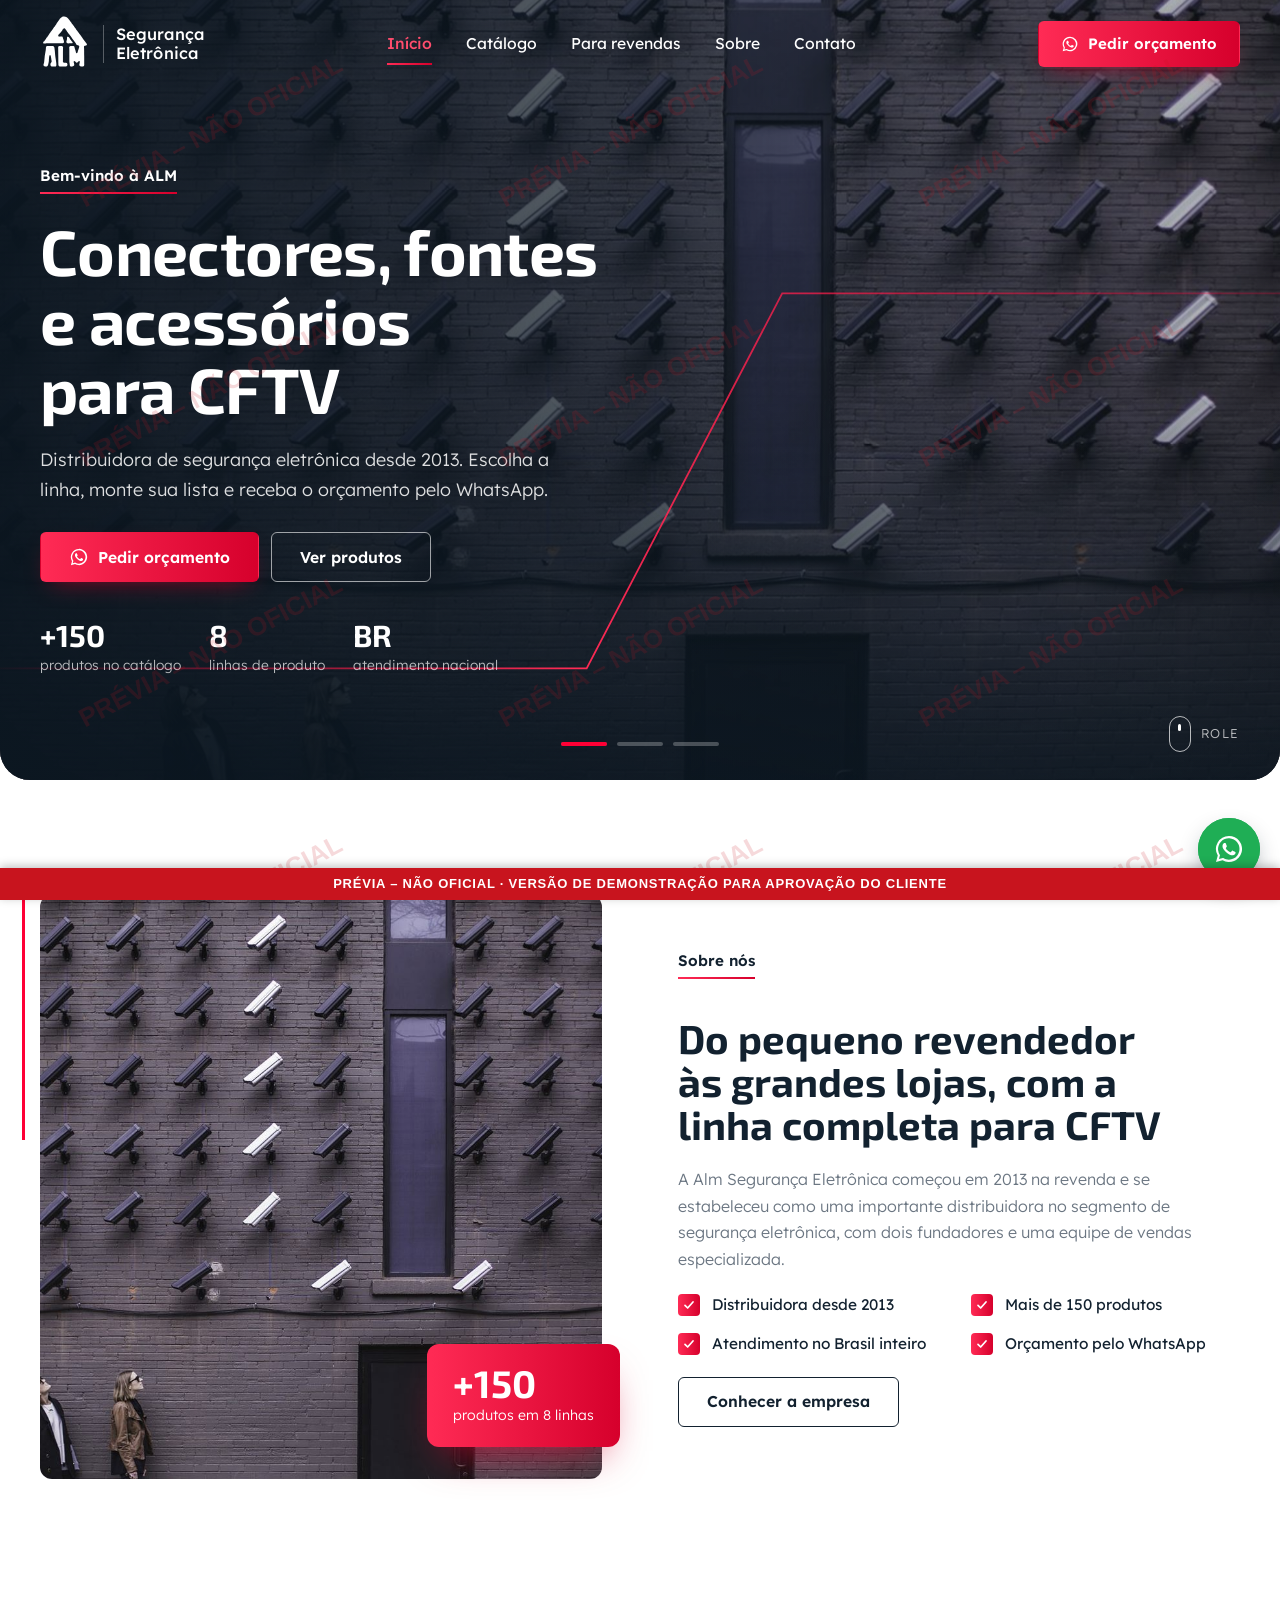
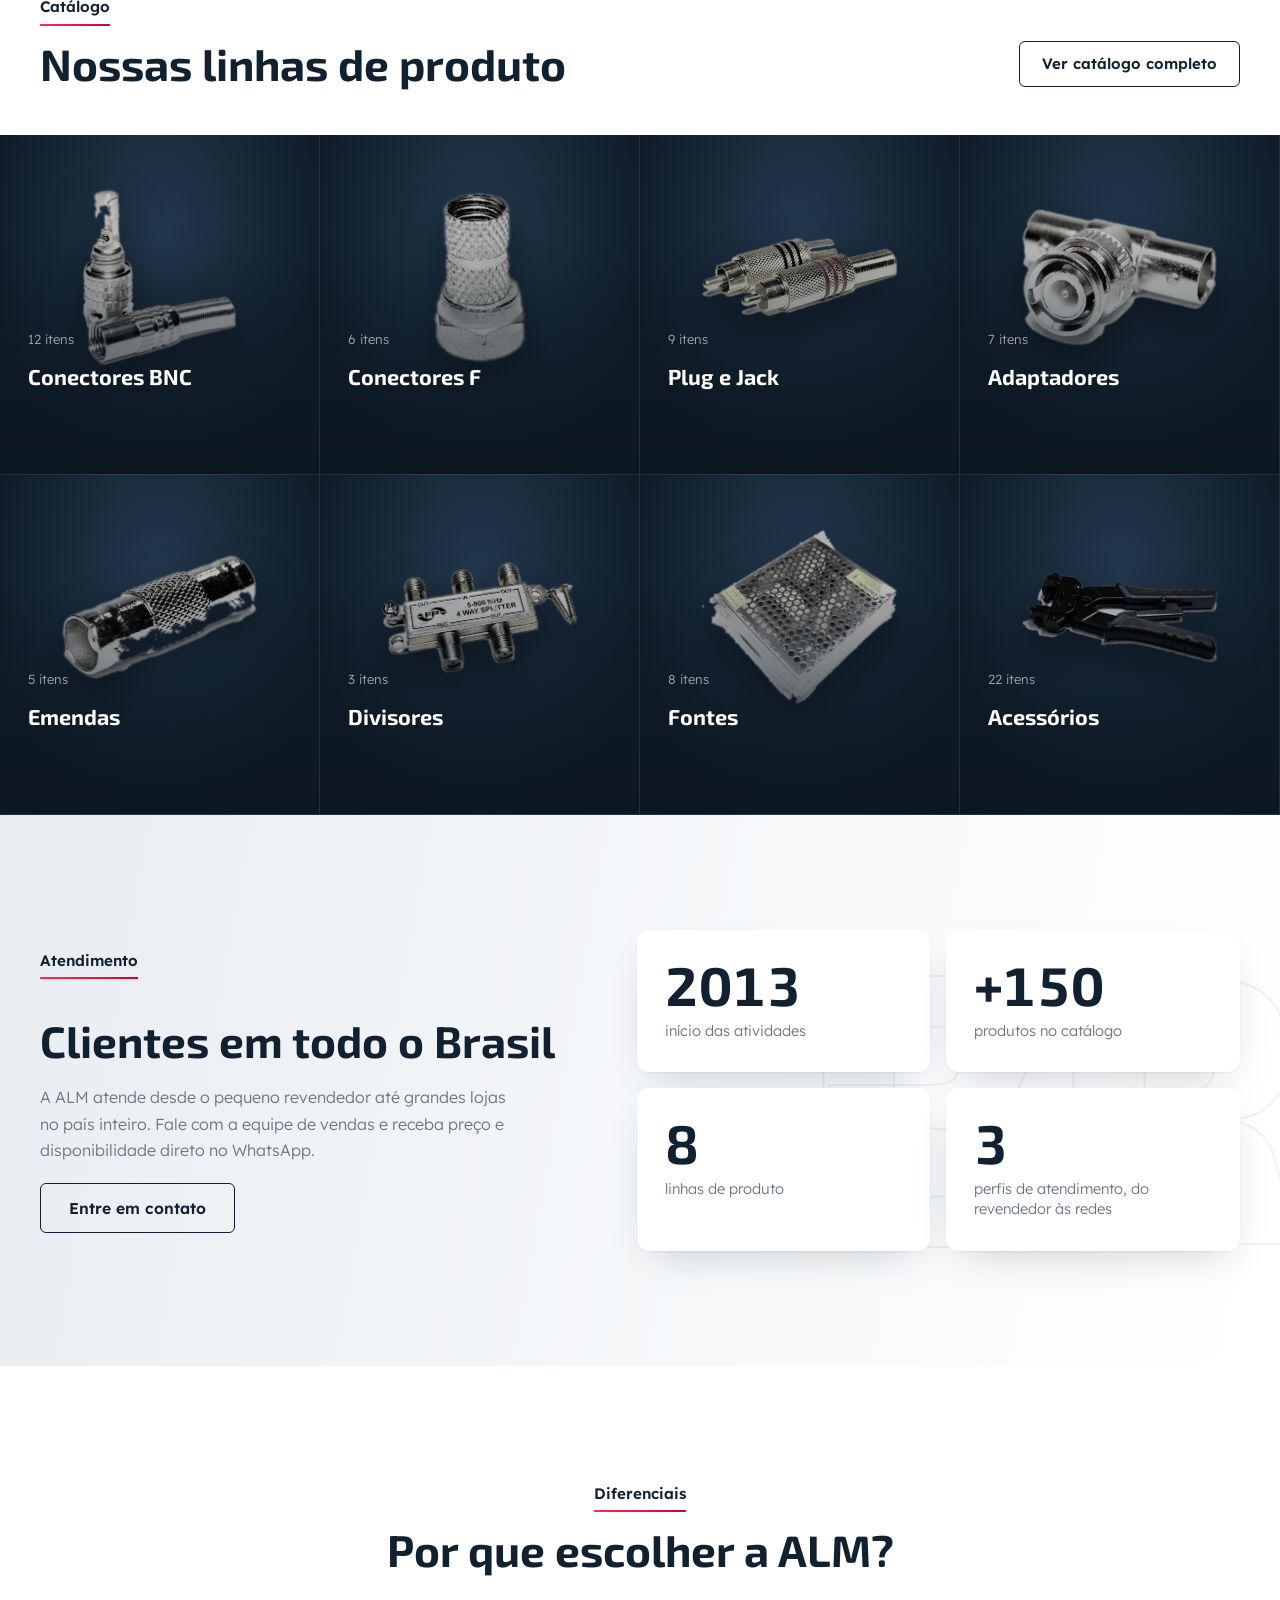
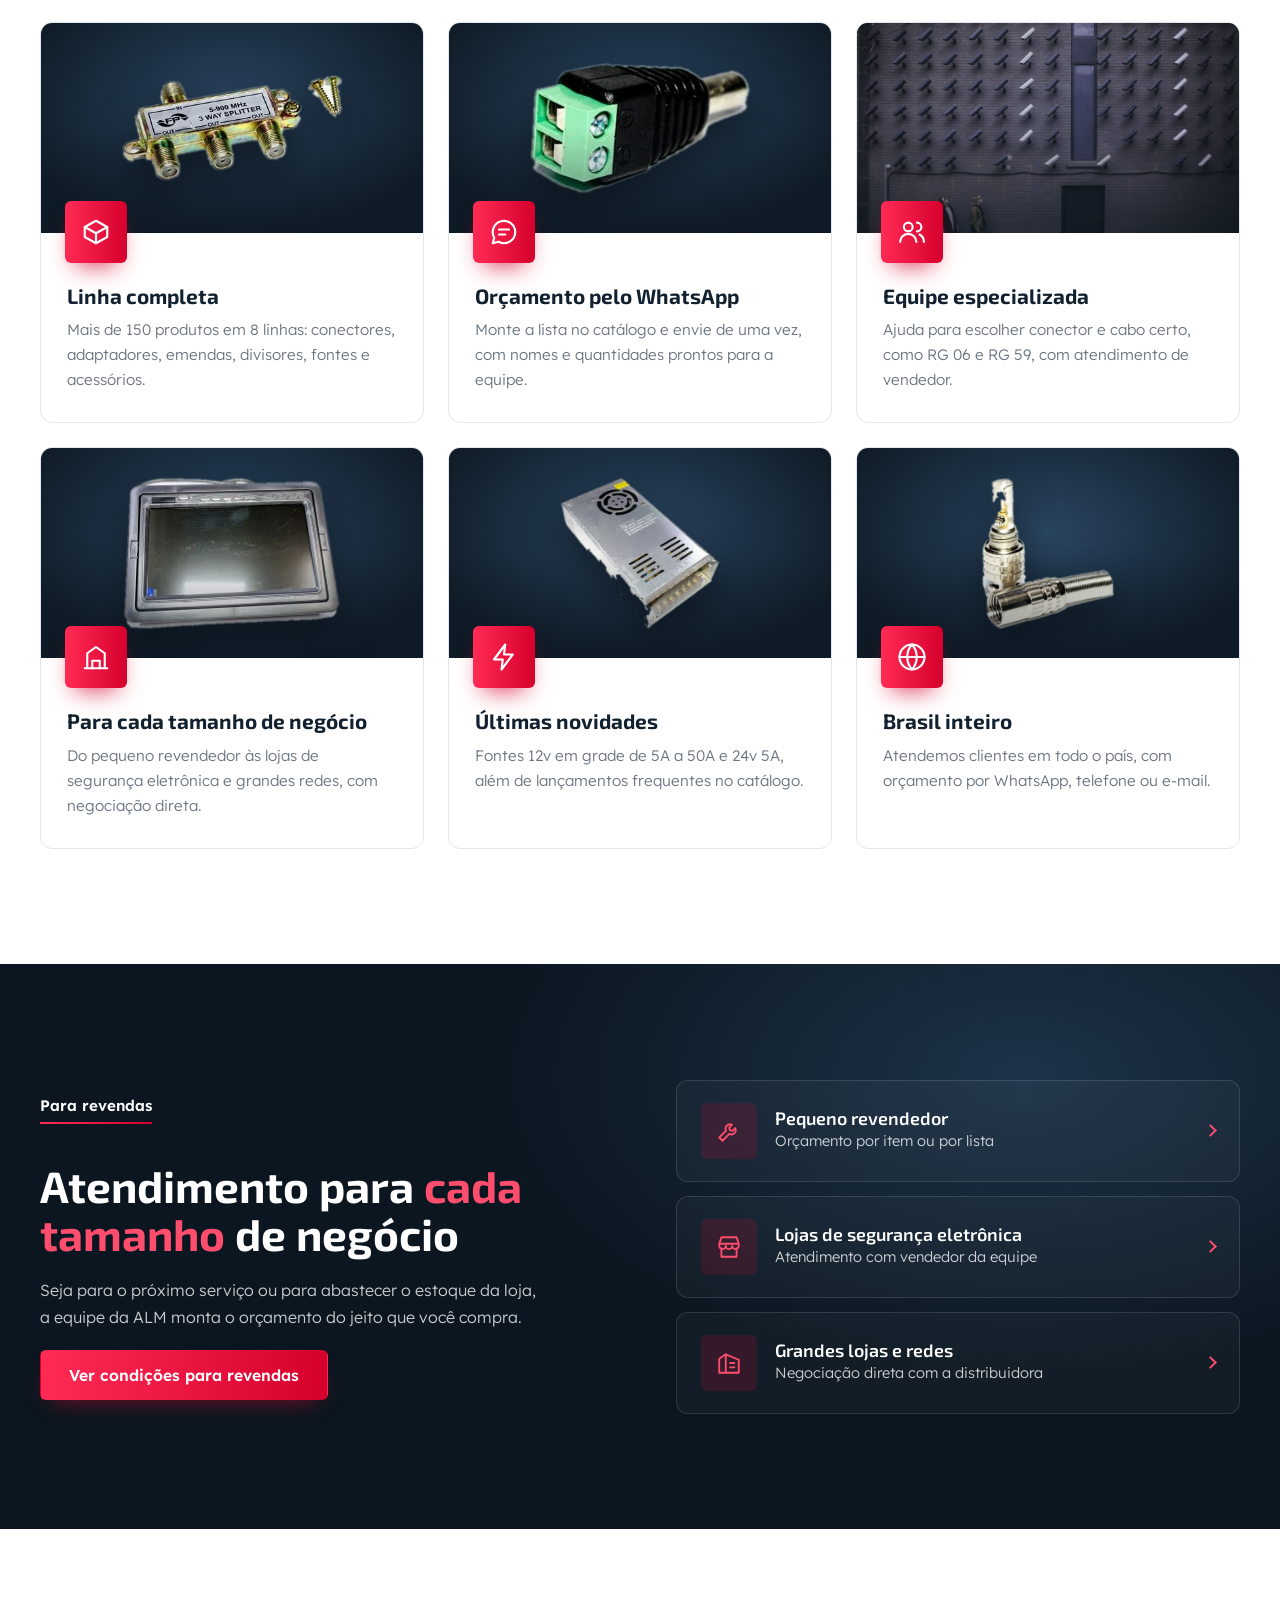
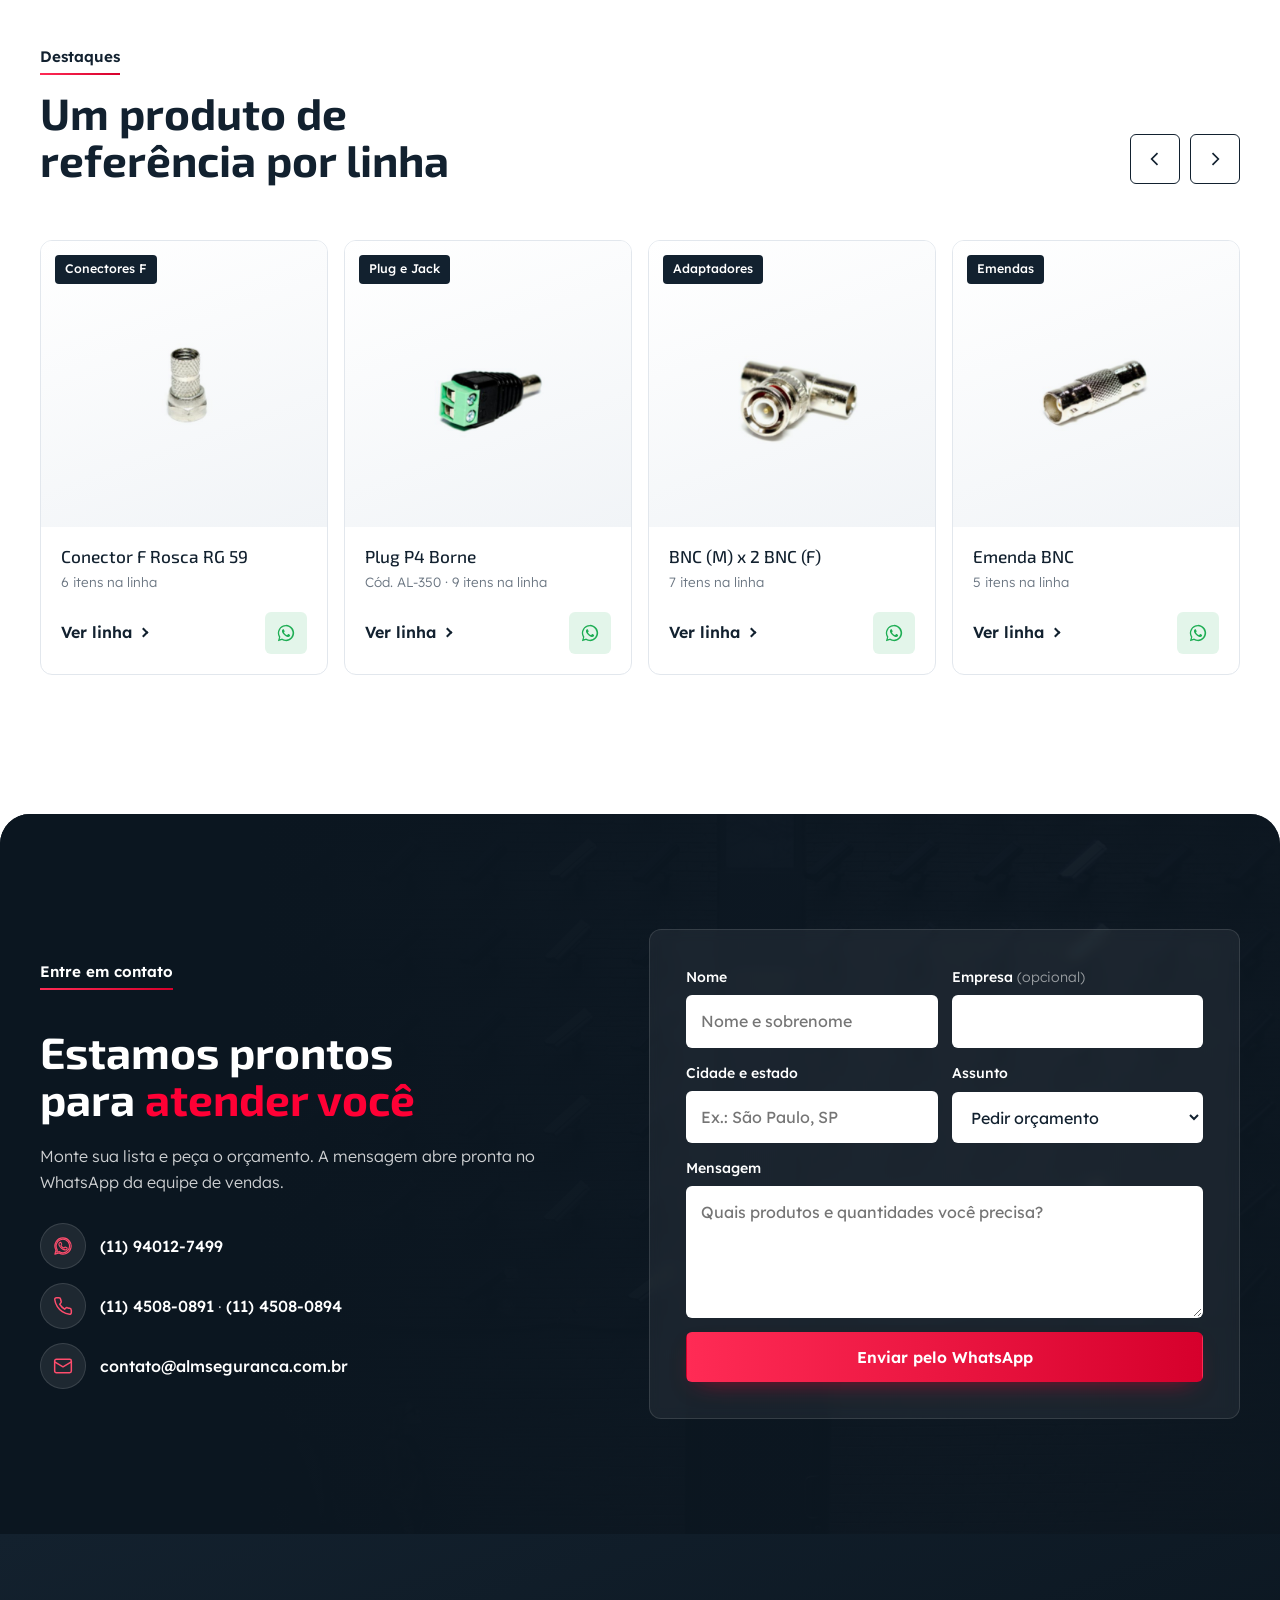
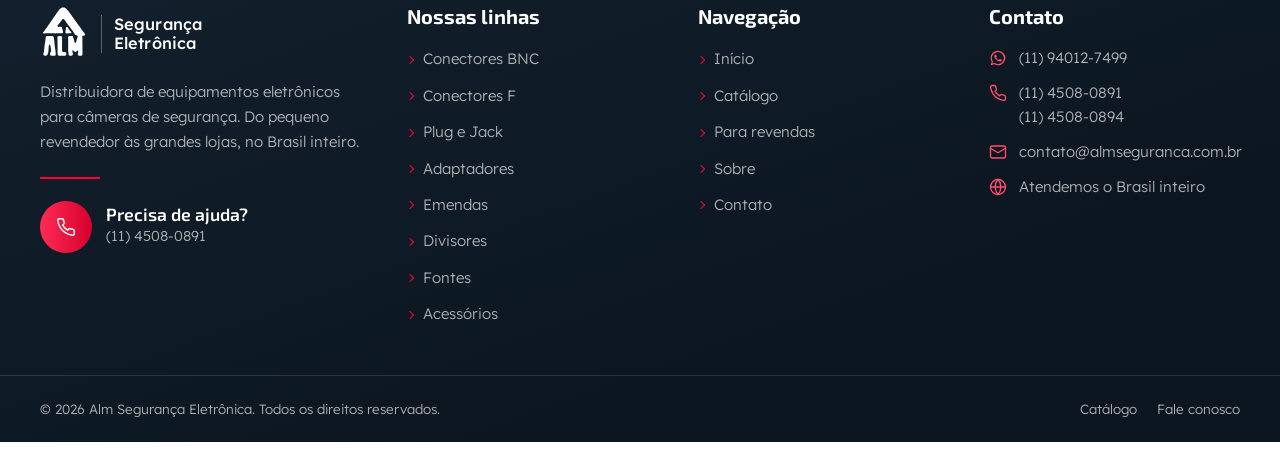
==== index.html @ f7a715c8 "Recria o site da ALM Segurança a partir da prévia do Netlify Co-Authored-By: Claude Opus 5.5 <norepl" ====
<!doctype html><html><head><meta charset=utf8><meta name=viewport content="width=device-width,initial-scale=1,viewport-fit=cover"><style>:root{color-scheme:light;box-sizing:border-box;padding-top:env(safe-area-inset-top,0px);padding-bottom:env(safe-area-inset-bottom,0px)}html{scroll-padding-top:env(safe-area-inset-top,0px)}body{margin:0;padding:0;font:14px -apple-system,BlinkMacSystemFont,sans-serif;background:#fff;color:#000}img{max-width:100%}[hidden]:not([hidden=until-found i]){display:none!important}</style><meta name="robots" content="noindex, nofollow, noarchive">
<style id="preview-wm">
html::after{content:"";position:fixed;inset:0;z-index:2147483646;pointer-events:none;background-image:url("data:image/svg+xml,%3Csvg%20xmlns%3D%22http%3A//www.w3.org/2000/svg%22%20width%3D%22420%22%20height%3D%22260%22%3E%3Ctext%20x%3D%22210%22%20y%3D%22140%22%20text-anchor%3D%22middle%22%20transform%3D%22rotate%28-28%20210%20130%29%22%20font-family%3D%22Arial%2CHelvetica%2Csans-serif%22%20font-size%3D%2226%22%20font-weight%3D%22700%22%20fill%3D%22rgba%28200%2C20%2C30%2C0.16%29%22%3EPR%C3%89VIA%20%E2%80%93%20N%C3%83O%20OFICIAL%3C/text%3E%3C/svg%3E");background-repeat:repeat}
.preview-bar{position:fixed;left:0;right:0;bottom:0;z-index:2147483647;pointer-events:none;background:#c8141e;color:#fff;font:700 13px/1.2 Arial,Helvetica,sans-serif;text-align:center;letter-spacing:.06em;padding:8px 12px;text-transform:uppercase;box-shadow:0 -2px 10px rgba(0,0,0,.25)}
body{padding-bottom:34px}
</style>
</head><body>
<!DOCTYPE html>
<html lang="pt-BR">
<head>
<meta charset="utf-8">
<meta name="viewport" content="width=device-width, initial-scale=1, viewport-fit=cover">
<title>Alm Segurança Eletrônica</title>
<meta name="claude:viewport-fit-sides" content="cover">
<meta name="description" content="Distribuidora de conectores BNC e F, plugs, adaptadores, emendas, divisores, fontes e acessórios para CFTV. Do pequeno revendedor às grandes lojas, no Brasil inteiro.">
<script>document.documentElement.classList.add("js")</script>
<link rel="preconnect" href="https://fonts.googleapis.com">
<link rel="preconnect" href="https://fonts.gstatic.com" crossorigin>
<link rel="stylesheet" href="https://fonts.googleapis.com/css2?family=Exo+2:wght@500;600;700;800&family=Lexend:wght@300;400;500;600&display=swap">
<link rel="stylesheet" href="style.css">
</head>
<body data-page="home">

<a class="skip" href="#conteudo">Pular para o conteúdo</a>

<header class="topbar" id="topbar">
  <div class="wrap">
    <div class="topbar__in">
      <a aria-label='Alm Segurança Eletrônica, início' class='brand ' href='./'><img src="img/logo-mark.svg" alt="" width="34" height="39"><span class="brand__txt">Segurança<br>Eletrônica</span></a>
      <nav class="nav" id="nav" aria-label="Principal">
        <a aria-current='page' data-nav='home' href='./'>Início</a>
        <a data-nav='catalogo' href='catalogo.html'>Catálogo</a>
        <a data-nav='revendas' href='revendas.html'>Para revendas</a>
        <a data-nav='sobre' href='sobre.html'>Sobre</a>
        <a data-nav='contato' href='contato.html'>Contato</a>
      </nav>
      <a class="btn btn--signal btn--sm topbar__cta" data-wa="Olá! Gostaria de pedir um orçamento." href="https://wa.me/5511940127499" target="_blank" rel="noopener"><svg viewBox="0 0 32 32" aria-hidden="true"><path d="M16 3a13 13 0 0 0-11.2 19.6L3 29l6.6-1.7A13 13 0 1 0 16 3Zm0 23.7c-2 0-4-.6-5.7-1.6l-.4-.2-3.9 1 1-3.8-.3-.4A10.7 10.7 0 1 1 16 26.7Zm5.9-8c-.3-.2-1.9-1-2.2-1-.3-.2-.5-.2-.7.1l-1 1.3c-.2.2-.4.2-.7.1-.3-.2-1.4-.5-2.6-1.6-1-.9-1.6-1.9-1.8-2.2-.2-.3 0-.5.1-.7l.5-.6.3-.5c.1-.2 0-.4 0-.6l-1-2.4c-.3-.6-.5-.5-.7-.5h-.6c-.2 0-.6 0-.9.4-.3.3-1.1 1.1-1.1 2.7s1.2 3.1 1.3 3.3c.2.2 2.3 3.5 5.5 4.9 2.7 1.1 3.3.9 3.8.8.6 0 1.9-.8 2.2-1.5.3-.8.3-1.4.2-1.5 0-.2-.3-.3-.6-.4Z"/></svg>Pedir orçamento</a>
      <button class="menu" id="menu" type="button" aria-expanded="false" aria-controls="nav" aria-label="Abrir menu"><span></span><span></span></button>
    </div>
  </div>
</header>

<main id="conteudo">
  <section class="hero" aria-label="Apresentação">
    <div class="slides" id="slides" aria-hidden="true">
      <div class="slide slide--photo is-on"><div class="slide__bg"></div></div>
      <div class="slide slide--stage">
        <div class="slide__bg"></div>
        <div class="stage">
          <img src="img/cut/fonte-12v-30a-grade.webp" alt="" style="right:30%;top:20%;width:21%">
          <img class="float" src="img/cut/fonte-12v-10a-grade.webp" alt="" style="right:6%;top:30%;width:28%">
          <img src="img/cut/fonte-12v-5a-grade.webp" alt="" style="right:27%;top:52%;width:20%">
        </div>
      </div>
      <div class="slide slide--stage">
        <div class="slide__bg"></div>
        <div class="stage">
          <img src="img/cut/video-ballun.webp" alt="" style="right:28%;top:22%;width:24%">
          <img class="float" src="img/cut/bnc-mola-parafuso.webp" alt="" style="right:8%;top:28%;width:18%">
          <img src="img/cut/plug-rca-dourado.webp" alt="" style="right:26%;top:56%;width:22%">
          <img src="img/cut/divisor-4-saidas.webp" alt="" style="right:5%;top:62%;width:19%">
        </div>
      </div>
    </div>
    <svg class="hero__line" viewBox="0 0 1440 780" preserveAspectRatio="none" aria-hidden="true">
      <defs><linearGradient id="lineGrad" x1="0" x2="1"><stop offset="0" stop-color="#ff0035" stop-opacity="0"/><stop offset=".45" stop-color="#ff2b55"/><stop offset="1" stop-color="#ff0035" stop-opacity=".2"/></linearGradient></defs>
      <path d="M-20 752 L660 752 L880 330 L1460 330"/>
    </svg>
    <div class="wrap">
      <div class="hero__in">
        <span class="eyebrow">Bem-vindo à ALM</span>
        <h1>Conectores, fontes e acessórios para CFTV</h1>
        <p class="hero__lead">Distribuidora de segurança eletrônica desde 2013. Escolha a linha, monte sua lista e receba o orçamento pelo WhatsApp.</p>
        <div class="hero__actions">
          <a class="btn btn--signal" data-wa="Olá! Gostaria de pedir um orçamento." href="https://wa.me/5511940127499" target="_blank" rel="noopener"><svg viewBox="0 0 32 32" aria-hidden="true"><path d="M16 3a13 13 0 0 0-11.2 19.6L3 29l6.6-1.7A13 13 0 1 0 16 3Zm0 23.7c-2 0-4-.6-5.7-1.6l-.4-.2-3.9 1 1-3.8-.3-.4A10.7 10.7 0 1 1 16 26.7Zm5.9-8c-.3-.2-1.9-1-2.2-1-.3-.2-.5-.2-.7.1l-1 1.3c-.2.2-.4.2-.7.1-.3-.2-1.4-.5-2.6-1.6-1-.9-1.6-1.9-1.8-2.2-.2-.3 0-.5.1-.7l.5-.6.3-.5c.1-.2 0-.4 0-.6l-1-2.4c-.3-.6-.5-.5-.7-.5h-.6c-.2 0-.6 0-.9.4-.3.3-1.1 1.1-1.1 2.7s1.2 3.1 1.3 3.3c.2.2 2.3 3.5 5.5 4.9 2.7 1.1 3.3.9 3.8.8.6 0 1.9-.8 2.2-1.5.3-.8.3-1.4.2-1.5 0-.2-.3-.3-.6-.4Z"/></svg>Pedir orçamento</a>
          <a class='btn btn--glass' href='catalogo.html'>Ver produtos</a>
        </div>
        <ul class="hero__facts">
          <li><b data-count="150" data-prefix="+">+150</b>produtos no catálogo</li>
          <li><b data-count="8">8</b>linhas de produto</li>
          <li><b>BR</b>atendimento nacional</li>
        </ul>
      </div>
    </div>
    <div class="dots" id="dots" role="tablist" aria-label="Imagens do destaque"></div>
    <a class="scroll-hint" href="#sobre"><span></span>Role</a>
  </section>

  <section class="section" id="sobre">
    <div class="wrap about">
      <div class="about__media" data-reveal="left">
        <img src="img/corporate.jpg" alt="" width="1600" height="900" loading="lazy">
        <div class="about__badge"><b data-count="150" data-prefix="+">+150</b><span>produtos em 8 linhas</span></div>
      </div>
      <div class="about__text" data-reveal="right">
        <span class="eyebrow">Sobre nós</span>
        <h2>Do pequeno revendedor às grandes lojas, com a linha completa para CFTV</h2>
        <p>A Alm Segurança Eletrônica começou em 2013 na revenda e se estabeleceu como uma importante distribuidora no segmento de segurança eletrônica, com dois fundadores e uma equipe de vendas especializada.</p>
        <ul class="checks">
          <li>Distribuidora desde 2013</li>
          <li>Mais de 150 produtos</li>
          <li>Atendimento no Brasil inteiro</li>
          <li>Orçamento pelo WhatsApp</li>
        </ul>
        <a class='btn btn--outline' href='sobre.html'>Conhecer a empresa</a>
      </div>
    </div>
  </section>

  <section aria-labelledby="linhasTit">
    <div class="wrap">
      <div class="head" data-reveal="up">
        <div>
          <span class="eyebrow">Catálogo</span>
          <h2 id="linhasTit">Nossas linhas de produto</h2>
        </div>
        <a class='btn btn--outline btn--sm' href='catalogo.html'>Ver catálogo completo</a>
      </div>
    </div>
    <div class="lines" id="lines">
      <a class='line' data-line='bnc' data-reveal='up' href='catalogo.html#bnc'><img src="img/cut/bnc-mola-parafuso.webp" alt="" loading="lazy"><span class="line__n"></span><h3>Conectores BNC</h3><span class="btn btn--glass">Ver produtos</span></a>
      <a class='line' data-line='f' data-reveal='up' href='catalogo.html#f'><img src="img/cut/conector-f-rosca-rg-59.webp" alt="" loading="lazy" style="width:30%"><span class="line__n"></span><h3>Conectores F</h3><span class="btn btn--glass">Ver produtos</span></a>
      <a class='line' data-line='plug' data-reveal='up' href='catalogo.html#plug'><img src="img/cut/plug-rca-dourado.webp" alt="" loading="lazy"><span class="line__n"></span><h3>Plug e Jack</h3><span class="btn btn--glass">Ver produtos</span></a>
      <a class='line' data-line='adaptadores' data-reveal='up' href='catalogo.html#adaptadores'><img src="img/cut/bnc-m-x-2-bnc-f.webp" alt="" loading="lazy"><span class="line__n"></span><h3>Adaptadores</h3><span class="btn btn--glass">Ver produtos</span></a>
      <a class='line' data-line='emendas' data-reveal='up' href='catalogo.html#emendas'><img src="img/cut/emenda-bnc.webp" alt="" loading="lazy"><span class="line__n"></span><h3>Emendas</h3><span class="btn btn--glass">Ver produtos</span></a>
      <a class='line' data-line='divisores' data-reveal='up' href='catalogo.html#divisores'><img src="img/cut/divisor-4-saidas.webp" alt="" loading="lazy"><span class="line__n"></span><h3>Divisores</h3><span class="btn btn--glass">Ver produtos</span></a>
      <a class='line' data-line='fontes' data-reveal='up' href='catalogo.html#fontes'><img src="img/cut/fonte-12v-10a-grade.webp" alt="" loading="lazy"><span class="line__n"></span><h3>Fontes</h3><span class="btn btn--glass">Ver produtos</span></a>
      <a class='line' data-line='acessorios' data-reveal='up' href='catalogo.html#acessorios'><img src="img/cut/alicate-de-compressao-ht510b.webp" alt="" loading="lazy"><span class="line__n"></span><h3>Acessórios</h3><span class="btn btn--glass">Ver produtos</span></a>
    </div>
  </section>

  <section class="band section">
    <div class="wrap band__in">
      <div class="band__text" data-reveal="left">
        <span class="eyebrow">Atendimento</span>
        <h2>Clientes em todo o Brasil</h2>
        <p>A ALM atende desde o pequeno revendedor até grandes lojas no país inteiro. Fale com a equipe de vendas e receba preço e disponibilidade direto no WhatsApp.</p>
        <a class='btn btn--outline' href='contato.html'>Entre em contato</a>
      </div>
      <div class="counters">
        <div class="counter" data-reveal="up"><b data-count="2013" data-from="2000">2013</b><span>início das atividades</span></div>
        <div class="counter" data-reveal="up" style="--d:.1s"><b data-count="150" data-prefix="+">+150</b><span>produtos no catálogo</span></div>
        <div class="counter" data-reveal="up" style="--d:.2s"><b data-count="8">8</b><span>linhas de produto</span></div>
        <div class="counter" data-reveal="up" style="--d:.3s"><b data-count="3">3</b><span>perfis de atendimento, do revendedor às redes</span></div>
      </div>
    </div>
  </section>

  <section class="section">
    <div class="wrap">
      <div class="head head--center" data-reveal="up">
        <div>
          <span class="eyebrow">Diferenciais</span>
          <h2>Por que escolher a ALM?</h2>
        </div>
      </div>
      <div class="feats">
        <article class="feat" data-reveal="up">
          <div class="feat__img"><img src="img/cut/divisor-3-saidas.webp" alt="" loading="lazy"></div>
          <span class="feat__ico"><svg viewBox="0 0 24 24"><path d="M21 8 12 3 3 8v8l9 5 9-5V8Z"/><path d="m3 8 9 5 9-5M12 13v8"/></svg></span>
          <div class="feat__body"><h3>Linha completa</h3><p>Mais de 150 produtos em 8 linhas: conectores, adaptadores, emendas, divisores, fontes e acessórios.</p></div>
        </article>
        <article class="feat" data-reveal="up" style="--d:.12s">
          <div class="feat__img"><img src="img/cut/plug-p4-borne.webp" alt="" loading="lazy"></div>
          <span class="feat__ico"><svg viewBox="0 0 24 24"><path d="M21 12a9 9 0 0 1-13.4 7.8L3 21l1.2-4.4A9 9 0 1 1 21 12Z"/><path d="M8 10h8M8 14h5"/></svg></span>
          <div class="feat__body"><h3>Orçamento pelo WhatsApp</h3><p>Monte a lista no catálogo e envie de uma vez, com nomes e quantidades prontos para a equipe.</p></div>
        </article>
        <article class="feat" data-reveal="up" style="--d:.24s">
          <div class="feat__img"><img class="cover" src="img/corporate.jpg" alt="" loading="lazy"></div>
          <span class="feat__ico"><svg viewBox="0 0 24 24"><circle cx="9" cy="8" r="3.5"/><path d="M2.5 20a6.5 6.5 0 0 1 13 0"/><path d="M16 4.5a3.5 3.5 0 0 1 0 7M18 14a6.5 6.5 0 0 1 3.5 6"/></svg></span>
          <div class="feat__body"><h3>Equipe especializada</h3><p>Ajuda para escolher conector e cabo certo, como RG 06 e RG 59, com atendimento de vendedor.</p></div>
        </article>
        <article class="feat" data-reveal="up">
          <div class="feat__img"><img src="img/cut/monitor-7-polegadas.webp" alt="" loading="lazy"></div>
          <span class="feat__ico"><svg viewBox="0 0 24 24"><path d="M3 21h18M5 21V9l7-5 7 5v12"/><path d="M9 21v-6h6v6"/></svg></span>
          <div class="feat__body"><h3>Para cada tamanho de negócio</h3><p>Do pequeno revendedor às lojas de segurança eletrônica e grandes redes, com negociação direta.</p></div>
        </article>
        <article class="feat" data-reveal="up" style="--d:.12s">
          <div class="feat__img"><img src="img/cut/fonte-12v-30a-grade.webp" alt="" loading="lazy"></div>
          <span class="feat__ico"><svg viewBox="0 0 24 24"><path d="M13 2 4 14h7l-1 8 9-12h-7l1-8Z"/></svg></span>
          <div class="feat__body"><h3>Últimas novidades</h3><p>Fontes 12v em grade de 5A a 50A e 24v 5A, além de lançamentos frequentes no catálogo.</p></div>
        </article>
        <article class="feat" data-reveal="up" style="--d:.24s">
          <div class="feat__img"><img src="img/cut/bnc-mola-parafuso.webp" alt="" loading="lazy" style="width:40%"></div>
          <span class="feat__ico"><svg viewBox="0 0 24 24"><circle cx="12" cy="12" r="10"/><path d="M2 12h20M12 2a15 15 0 0 1 0 20M12 2a15 15 0 0 0 0 20"/></svg></span>
          <div class="feat__body"><h3>Brasil inteiro</h3><p>Atendemos clientes em todo o país, com orçamento por WhatsApp, telefone ou e-mail.</p></div>
        </article>
      </div>
    </div>
  </section>

  <section class="dark section">
    <div class="wrap dark__in">
      <div class="dark__text" data-reveal="left">
        <span class="eyebrow eyebrow--light">Para revendas</span>
        <h2>Atendimento para <span class="accent">cada tamanho</span> de negócio</h2>
        <p>Seja para o próximo serviço ou para abastecer o estoque da loja, a equipe da ALM monta o orçamento do jeito que você compra.</p>
        <a class='btn btn--signal' href='revendas.html'>Ver condições para revendas</a>
      </div>
      <div class="tiles">
        <a class='tile' data-reveal='right' href='revendas.html#pequeno-revendedor'><span class="tile__ico"><svg viewBox="0 0 24 24"><path d="M14.7 6.3a4 4 0 0 0-5.4 5.4L3 18l3 3 6.3-6.3a4 4 0 0 0 5.4-5.4l-2.5 2.5-2.4-.6-.6-2.4 2.5-2.5Z"/></svg></span><span><b>Pequeno revendedor</b><span>Orçamento por item ou por lista</span></span></a>
        <a class='tile' data-reveal='right' href='revendas.html#lojas' style='--d:.12s'><span class="tile__ico"><svg viewBox="0 0 24 24"><path d="M3 9 5 3h14l2 6M3 9h18v2a3 3 0 0 1-6 0 3 3 0 0 1-6 0 3 3 0 0 1-6 0V9ZM5 13v8h14v-8"/></svg></span><span><b>Lojas de segurança eletrônica</b><span>Atendimento com vendedor da equipe</span></span></a>
        <a class='tile' data-reveal='right' href='revendas.html#grandes-lojas' style='--d:.24s'><span class="tile__ico"><svg viewBox="0 0 24 24"><path d="M3 21V8l6-4v17M9 21V4l12 5v12M3 21h18M13 12h4M13 16h4"/></svg></span><span><b>Grandes lojas e redes</b><span>Negociação direta com a distribuidora</span></span></a>
      </div>
    </div>
  </section>

  <section class="section">
    <div class="wrap">
      <div class="head" data-reveal="up">
        <div>
          <span class="eyebrow">Destaques</span>
          <h2>Um produto de referência por linha</h2>
        </div>
        <div class="carousel__nav">
          <button type="button" id="prev" aria-label="Anterior"><svg viewBox="0 0 24 24"><path d="m15 5-7 7 7 7"/></svg></button>
          <button type="button" id="next" aria-label="Próximo"><svg viewBox="0 0 24 24"><path d="m9 5 7 7-7 7"/></svg></button>
        </div>
      </div>
      <div class="carousel" data-reveal="up">
        <div class="carousel__view" id="carView">
          <div class="carousel__track" id="highlights"></div>
        </div>
      </div>
    </div>
  </section>

  <section class="reach section" id="contato">
    <div class="wrap reach__in">
      <div class="reach__text" data-reveal="left">
        <span class="eyebrow eyebrow--light">Entre em contato</span>
        <h2>Estamos prontos para <span class="accent">atender você</span></h2>
        <p>Monte sua lista e peça o orçamento. A mensagem abre pronta no WhatsApp da equipe de vendas.</p>
        <ul class="contacts">
          <li><span class="ico-c"><svg viewBox="0 0 32 32" aria-hidden="true"><path d="M16 3a13 13 0 0 0-11.2 19.6L3 29l6.6-1.7A13 13 0 1 0 16 3Zm0 23.7c-2 0-4-.6-5.7-1.6l-.4-.2-3.9 1 1-3.8-.3-.4A10.7 10.7 0 1 1 16 26.7Zm5.9-8c-.3-.2-1.9-1-2.2-1-.3-.2-.5-.2-.7.1l-1 1.3c-.2.2-.4.2-.7.1-.3-.2-1.4-.5-2.6-1.6-1-.9-1.6-1.9-1.8-2.2-.2-.3 0-.5.1-.7l.5-.6.3-.5c.1-.2 0-.4 0-.6l-1-2.4c-.3-.6-.5-.5-.7-.5h-.6c-.2 0-.6 0-.9.4-.3.3-1.1 1.1-1.1 2.7s1.2 3.1 1.3 3.3c.2.2 2.3 3.5 5.5 4.9 2.7 1.1 3.3.9 3.8.8.6 0 1.9-.8 2.2-1.5.3-.8.3-1.4.2-1.5 0-.2-.3-.3-.6-.4Z"/></svg></span><a data-wa="Olá! Vim pelo site da ALM." href="https://wa.me/5511940127499" target="_blank" rel="noopener">(11) 94012-7499</a></li>
          <li><span class="ico-c"><svg viewBox="0 0 24 24" aria-hidden="true"><path d="M22 16.9v3a2 2 0 0 1-2.2 2 19.8 19.8 0 0 1-8.6-3.1 19.5 19.5 0 0 1-6-6A19.8 19.8 0 0 1 2.1 4.2 2 2 0 0 1 4.1 2h3a2 2 0 0 1 2 1.7c.1.9.4 1.8.7 2.7a2 2 0 0 1-.5 2.1L8 9.8a16 16 0 0 0 6 6l1.3-1.3a2 2 0 0 1 2.1-.4c.9.3 1.8.6 2.7.7a2 2 0 0 1 1.7 2Z"/></svg></span><span><a href="tel:+551145080891">(11) 4508-0891</a> · <a href="tel:+551145080894">(11) 4508-0894</a></span></li>
          <li><span class="ico-c"><svg viewBox="0 0 24 24" aria-hidden="true"><rect x="2" y="4" width="20" height="16" rx="2"/><path d="m22 7-10 6L2 7"/></svg></span><a href="mailto:contato@almseguranca.com.br">contato@almseguranca.com.br</a></li>
        </ul>
      </div>
      <div class="formcard" data-reveal="right">
        <form id="waForm" class="waForm" novalidate>
          <div class="field">
            <label for="fNome">Nome</label>
            <input id="fNome" name="nome" type="text" autocomplete="name" required placeholder="Nome e sobrenome">
          </div>
          <div class="field">
            <label for="fEmpresa">Empresa <span>(opcional)</span></label>
            <input id="fEmpresa" name="empresa" type="text" autocomplete="organization">
          </div>
          <div class="field">
            <label for="fCidade">Cidade e estado</label>
            <input id="fCidade" name="cidade" type="text" autocomplete="address-level2" placeholder="Ex.: São Paulo, SP">
          </div>
          <div class="field">
            <label for="fAssunto">Assunto</label>
            <select id="fAssunto" name="assunto">
              <option>Pedir orçamento</option>
              <option>Agendar atendimento com vendedor</option>
              <option>Disponibilidade de produto</option>
              <option>Outro assunto</option>
            </select>
          </div>
          <div class="field field--full">
            <label for="fMsg">Mensagem</label>
            <textarea id="fMsg" name="mensagem" rows="4" required placeholder="Quais produtos e quantidades você precisa?"></textarea>
          </div>
          <p class="form-error" id="formError" hidden>Preencha nome e mensagem para enviar.</p>
          <button class="btn btn--signal field--full" type="submit">Enviar pelo WhatsApp</button>
        </form>
      </div>
    </div>
  </section>

</main>

<footer class="foot">
  <div class="wrap foot__in">
    <div class="foot__brand">
      <a aria-label='Alm Segurança Eletrônica, início' class='brand ' href='./'><img src="img/logo-mark.svg" alt="" width="34" height="39"><span class="brand__txt">Segurança<br>Eletrônica</span></a>
      <p>Distribuidora de equipamentos eletrônicos para câmeras de segurança. Do pequeno revendedor às grandes lojas, no Brasil inteiro.</p>
      <hr>
      <a class="help" href="tel:+551145080891"><span class="ico-c"><svg viewBox="0 0 24 24" aria-hidden="true"><path d="M22 16.9v3a2 2 0 0 1-2.2 2 19.8 19.8 0 0 1-8.6-3.1 19.5 19.5 0 0 1-6-6A19.8 19.8 0 0 1 2.1 4.2 2 2 0 0 1 4.1 2h3a2 2 0 0 1 2 1.7c.1.9.4 1.8.7 2.7a2 2 0 0 1-.5 2.1L8 9.8a16 16 0 0 0 6 6l1.3-1.3a2 2 0 0 1 2.1-.4c.9.3 1.8.6 2.7.7a2 2 0 0 1 1.7 2Z"/></svg></span><span><b>Precisa de ajuda?</b><span>(11) 4508-0891</span></span></a>
    </div>
    <div>
      <h3>Nossas linhas</h3>
      <ul class="foot__links">
          <li><a href='catalogo.html#bnc'>Conectores BNC</a></li>
          <li><a href='catalogo.html#f'>Conectores F</a></li>
          <li><a href='catalogo.html#plug'>Plug e Jack</a></li>
          <li><a href='catalogo.html#adaptadores'>Adaptadores</a></li>
          <li><a href='catalogo.html#emendas'>Emendas</a></li>
          <li><a href='catalogo.html#divisores'>Divisores</a></li>
          <li><a href='catalogo.html#fontes'>Fontes</a></li>
          <li><a href='catalogo.html#acessorios'>Acessórios</a></li>
      </ul>
    </div>
    <div>
      <h3>Navegação</h3>
      <ul class="foot__links">
          <li><a href='./'>Início</a></li>
          <li><a href='catalogo.html'>Catálogo</a></li>
          <li><a href='revendas.html'>Para revendas</a></li>
          <li><a href='sobre.html'>Sobre</a></li>
          <li><a href='contato.html'>Contato</a></li>
      </ul>
    </div>
    <div>
      <h3>Contato</h3>
      <ul class="foot__contact">
        <li><svg class="fill" viewBox="0 0 32 32" aria-hidden="true"><path d="M16 3a13 13 0 0 0-11.2 19.6L3 29l6.6-1.7A13 13 0 1 0 16 3Zm0 23.7c-2 0-4-.6-5.7-1.6l-.4-.2-3.9 1 1-3.8-.3-.4A10.7 10.7 0 1 1 16 26.7Zm5.9-8c-.3-.2-1.9-1-2.2-1-.3-.2-.5-.2-.7.1l-1 1.3c-.2.2-.4.2-.7.1-.3-.2-1.4-.5-2.6-1.6-1-.9-1.6-1.9-1.8-2.2-.2-.3 0-.5.1-.7l.5-.6.3-.5c.1-.2 0-.4 0-.6l-1-2.4c-.3-.6-.5-.5-.7-.5h-.6c-.2 0-.6 0-.9.4-.3.3-1.1 1.1-1.1 2.7s1.2 3.1 1.3 3.3c.2.2 2.3 3.5 5.5 4.9 2.7 1.1 3.3.9 3.8.8.6 0 1.9-.8 2.2-1.5.3-.8.3-1.4.2-1.5 0-.2-.3-.3-.6-.4Z"/></svg><a data-wa="Olá! Vim pelo site da ALM." href="https://wa.me/5511940127499" target="_blank" rel="noopener">(11) 94012-7499</a></li>
        <li><svg viewBox="0 0 24 24" aria-hidden="true"><path d="M22 16.9v3a2 2 0 0 1-2.2 2 19.8 19.8 0 0 1-8.6-3.1 19.5 19.5 0 0 1-6-6A19.8 19.8 0 0 1 2.1 4.2 2 2 0 0 1 4.1 2h3a2 2 0 0 1 2 1.7c.1.9.4 1.8.7 2.7a2 2 0 0 1-.5 2.1L8 9.8a16 16 0 0 0 6 6l1.3-1.3a2 2 0 0 1 2.1-.4c.9.3 1.8.6 2.7.7a2 2 0 0 1 1.7 2Z"/></svg><span><a href="tel:+551145080891">(11) 4508-0891</a><br><a href="tel:+551145080894">(11) 4508-0894</a></span></li>
        <li><svg viewBox="0 0 24 24" aria-hidden="true"><rect x="2" y="4" width="20" height="16" rx="2"/><path d="m22 7-10 6L2 7"/></svg><a href="mailto:contato@almseguranca.com.br">contato@almseguranca.com.br</a></li>
        <li><svg viewBox="0 0 24 24" aria-hidden="true"><circle cx="12" cy="12" r="10"/><path d="M2 12h20M12 2a15 15 0 0 1 0 20M12 2a15 15 0 0 0 0 20"/></svg><span>Atendemos o Brasil inteiro</span></li>
      </ul>
    </div>
  </div>
  <div class="foot__bar">
    <div class="wrap">
      <p>© <span data-year>2026</span> Alm Segurança Eletrônica. Todos os direitos reservados.</p>
      <nav aria-label="Rodapé"><a href='catalogo.html'>Catálogo</a><a href='contato.html'>Fale conosco</a></nav>
    </div>
  </div>
</footer>

<script src="script.js"></script>
<div class="preview-bar">Prévia – não oficial · Versão de demonstração para aprovação do cliente</div>
</body>
</html>

</body></html>
---- style.css ----
/* ALM Segurança Eletrônica — estrutura inspirada em fasgold.com.br:
   cabeçalho transparente sobre o hero que vira barra fixa ao rolar, hero com slideshow em fade,
   mosaico de linhas em largura total, cards com ícone sobreposto, seções escuras e rodapé em 4 colunas.
   Paleta própria da ALM: navy + vermelho. */
:root {
  --ink: #12212f;
  --ink-2: #1a2d40;
  --ink-3: #26405a;
  --deep: #0b1620;
  --signal: #ff0035;
  --signal-dk: #d6002c;
  --grad: linear-gradient(90deg, #ff2b55 0%, #d6002c 100%);
  --steel: #f1f4f7;
  --steel-2: #e5eaf0;
  --paper: #ffffff;
  --graphite: #3b4652;
  --mute: #6b7682;
  --line: #e2e7ed;
  --line-ink: rgba(255, 255, 255, .12);
  --wa: #1fae55;

  --font: "Lexend", "Helvetica Neue", Arial, sans-serif;
  --display: "Exo 2", "Lexend", Arial, sans-serif;

  --max: 1200px;
  --gutter: max(16px, env(safe-area-inset-left, 0px));
  --section: clamp(64px, 9vw, 120px);
  --r: 12px;
  --r-sm: 6px;
  --r-xl: 30px;
  --ease: cubic-bezier(.2, .7, .2, 1);
  --shadow: 0 1px 2px rgba(18, 33, 47, .05), 0 16px 40px -18px rgba(18, 33, 47, .25);
  --head-h: 88px;
  color-scheme: light;
}

*, *::before, *::after { box-sizing: border-box; }
[hidden] { display: none !important; }
html { scroll-behavior: smooth; scroll-padding-top: 90px; -webkit-text-size-adjust: 100%; }
body {
  margin: 0; font-family: var(--font); font-size: 1rem; line-height: 1.65; font-weight: 300;
  color: var(--graphite); background: var(--paper); overflow-x: hidden;
}
img { max-width: 100%; height: auto; display: block; }
a { color: inherit; }
b, strong { font-weight: 600; }
h1, h2, h3 { margin: 0; color: var(--ink); font-family: var(--display); line-height: 1.08; text-wrap: balance; }
h1 { font-size: clamp(2.5rem, 1.3rem + 4.4vw, 4.6rem); font-weight: 700; letter-spacing: -.01em; }
h2 { font-size: clamp(1.8rem, 1.2rem + 2.2vw, 2.75rem); font-weight: 700; }
h3 { font-size: 1.3rem; font-weight: 700; }
p { margin: 0; }
:focus-visible { outline: 3px solid var(--signal); outline-offset: 2px; }
.sr { position: absolute; width: 1px; height: 1px; overflow: hidden; clip: rect(0 0 0 0); white-space: nowrap; }
.skip { position: absolute; left: 16px; top: -60px; z-index: 100; background: var(--signal); color: #fff; padding: 10px 14px; border-radius: var(--r-sm); }
.skip:focus { top: 12px; }

.wrap { width: 100%; max-width: calc(var(--max) + 32px); margin-inline: auto; padding-inline: var(--gutter); }
.section { padding-block: var(--section); }
.section--tight { padding-top: 0; }
.section:not(.band):not(.dark):not(.reach) + .section:not(.band):not(.dark):not(.reach) { padding-top: 0; }
.center { text-align: center; }

/* Rótulo sublinhado ("Sobre nós", "Diferenciais"...) */
.eyebrow {
  display: inline-block; font-family: var(--font); font-weight: 600; font-size: .95rem; color: var(--ink);
  padding-bottom: 6px; margin-bottom: 18px; position: relative; width: fit-content;
}
.eyebrow::after {
  content: ""; position: absolute; left: 0; right: 0; bottom: 0; height: 2px; background: var(--grad);
  transform-origin: left; transform: scaleX(1); transition: transform 1s var(--ease) .3s;
}
.js [data-reveal]:not(.is-in) .eyebrow::after, .js .eyebrow[data-reveal]:not(.is-in)::after { transform: scaleX(0); }
.eyebrow--light { color: #fff; }
.accent { color: var(--signal); }
.dark .accent { color: #ff4d6d; }

/* Botões (cantos retos, como na referência) */
.btn {
  position: relative; overflow: hidden; isolation: isolate;
  display: inline-flex; align-items: center; justify-content: center; gap: .6em;
  min-height: 50px; padding: 12px 28px; border-radius: var(--r-sm); border: 1.5px solid transparent;
  font: 600 .98rem/1.2 var(--font); text-decoration: none; cursor: pointer; text-align: center;
  transition: color .3s, border-color .3s, transform .3s var(--ease), box-shadow .3s;
}
.btn svg { width: 20px; height: 20px; fill: currentColor; flex: none; }
.btn::before { content: ""; position: absolute; inset: 0; z-index: -1; transform: translateX(-101%); transition: transform .45s var(--ease); }
.btn:hover::before { transform: none; }
.btn--sm { min-height: 46px; padding: 10px 22px; font-size: .94rem; }
.btn--signal { background: var(--grad); color: #fff; box-shadow: 0 10px 24px -12px rgba(214, 0, 44, .7); }
.btn--signal::before { background: var(--ink); }
.btn--signal:hover { transform: translateY(-2px); }
.btn--ink { background: var(--ink); color: #fff; }
.btn--ink::before { background: var(--signal-dk); }
.btn--outline { color: var(--ink); border-color: var(--ink); background: transparent; }
.btn--outline::before { background: var(--ink); }
.btn--outline:hover { color: #fff; }
.btn--glass { color: #fff; border-color: rgba(255, 255, 255, .6); background: transparent; }
.btn--glass::before { background: #fff; }
.btn--glass:hover { color: var(--ink); border-color: #fff; }
.btn--soft { background: var(--paper); color: var(--ink); border-color: var(--line); }
.btn--soft::before { background: var(--ink); }
.btn--soft:hover { color: #fff; border-color: var(--ink); }
.link { color: var(--ink); font-weight: 600; text-decoration: none; display: inline-flex; align-items: center; gap: 8px; }
.link::after { content: ""; width: 7px; height: 7px; border-top: 2px solid currentColor; border-right: 2px solid currentColor; transform: rotate(45deg); transition: transform .25s; }
.link:hover { color: var(--signal-dk); }
.link:hover::after { transform: translateX(4px) rotate(45deg); }

/* ---------- Cabeçalho: transparente no topo, barra fixa escura ao rolar ---------- */
.topbar {
  position: fixed; inset: 0 0 auto; z-index: 50; padding-top: env(safe-area-inset-top, 0px);
  transition: background-color .4s, box-shadow .4s, backdrop-filter .4s;
}
.topbar__in { display: flex; align-items: center; gap: 24px; height: var(--head-h); transition: height .4s var(--ease); }
.topbar.is-scrolled {
  background: rgba(11, 22, 32, .94); backdrop-filter: saturate(140%) blur(12px); -webkit-backdrop-filter: saturate(140%) blur(12px);
  box-shadow: 0 10px 30px -14px rgba(0, 0, 0, .6);
}
.topbar.is-scrolled .topbar__in { height: 72px; }
.js .topbar { animation: dropIn .9s var(--ease) both; }
@keyframes dropIn { from { transform: translateY(-100%); opacity: 0; } }

.brand { display: inline-flex; align-items: center; gap: 12px; text-decoration: none; color: #fff; flex: none; }
.brand img { width: auto; height: 58px; transition: height .4s var(--ease), transform .4s var(--ease); }
.brand:hover img { transform: scale(1.05) rotate(-2deg); }
.is-scrolled .brand img { height: 48px; }
.brand__txt { font: 500 1.02rem/1.15 var(--font); letter-spacing: .01em; padding-left: 12px; border-left: 1px solid rgba(255, 255, 255, .3); }

.nav { display: flex; gap: 6px; margin-inline: auto; }
.nav a {
  position: relative; padding: 10px 14px; text-decoration: none; font-size: .98rem; font-weight: 400; color: #fff;
  transition: color .25s;
}
.nav a::after {
  content: ""; position: absolute; left: 14px; right: 14px; bottom: 2px; height: 2px; background: var(--grad);
  transform: scaleX(0); transform-origin: right; transition: transform .35s var(--ease);
}
.nav a:hover::after, .nav a[aria-current="page"]::after { transform: scaleX(1); transform-origin: left; }
.nav a[aria-current="page"] { color: #ff4d6d; font-weight: 500; }
.topbar__cta { flex: none; }
.topbar__cta svg { width: 18px; height: 18px; }
.menu { display: none; }

/* ---------- Hero da home: slideshow em fade + Ken Burns ---------- */
.hero {
  position: relative; isolation: isolate; overflow: hidden; color: #fff; background: var(--deep);
  border-radius: 0 0 var(--r-xl) var(--r-xl);
  min-height: min(780px, 100svh); display: grid; align-items: center;
  padding-top: var(--head-h);
}
.slides { position: absolute; inset: 0; z-index: -1; }
.slide { position: absolute; inset: 0; opacity: 0; transition: opacity 1.4s ease; overflow: hidden; }
.slide.is-on { opacity: 1; }
.slide__bg { position: absolute; inset: -2%; background-size: cover; background-position: 60% 40%; }
.slide.is-on .slide__bg { animation: kenburns 7s linear both; }
@keyframes kenburns { from { transform: scale(1); } to { transform: scale(1.12); } }
.slide--photo .slide__bg { background-image: url("img/corporate.jpg"); }
.slide--photo::after { content: ""; position: absolute; inset: 0; background: linear-gradient(90deg, rgba(11, 22, 32, .95) 0%, rgba(11, 22, 32, .7) 45%, rgba(11, 22, 32, .25) 100%), linear-gradient(0deg, rgba(11, 22, 32, .8), transparent 50%); }
.slide--stage .slide__bg { background: radial-gradient(ellipse 60% 70% at 72% 55%, #2c4a68 0%, #16293b 45%, var(--deep) 80%); }
.stage { position: absolute; inset: 0; }
.stage img { position: absolute; filter: drop-shadow(0 30px 30px rgba(0, 0, 0, .55)); opacity: 0; transform: translateY(40px) scale(.94); transition: opacity 1s var(--ease), transform 1.4s var(--ease); }
.slide.is-on .stage img { opacity: 1; transform: none; }
.slide.is-on .stage img:nth-child(2) { transition-delay: .2s; }
.slide.is-on .stage img:nth-child(3) { transition-delay: .4s; }
.slide.is-on .stage img:nth-child(4) { transition-delay: .6s; }
.stage .float { animation: float 6s ease-in-out infinite; }
@keyframes float { 50% { translate: 0 -14px; } }
.hero__line { position: absolute; inset: 0; z-index: -1; pointer-events: none; }
.hero__line path { fill: none; stroke: url(#lineGrad); stroke-width: 2; stroke-dasharray: 2400; stroke-dashoffset: 2400; animation: draw 2.8s var(--ease) .6s forwards; }
@keyframes draw { to { stroke-dashoffset: 0; } }

.hero__in { display: grid; gap: 22px; max-width: 620px; padding-block: 64px 96px; }
.hero .eyebrow { color: #fff; margin-bottom: 0; width: fit-content; }
.hero h1 { color: #fff; font-size: clamp(2.4rem, 1.2rem + 3.6vw, 4rem); }
.hero__lead { max-width: 50ch; font-size: 1.12rem; color: rgba(255, 255, 255, .86); }
.hero__actions { display: flex; flex-wrap: wrap; gap: 12px; margin-top: 6px; }
.hero__facts { list-style: none; margin: 12px 0 0; padding: 0; display: flex; flex-wrap: wrap; gap: 28px; }
.hero__facts li { display: grid; font-size: .86rem; color: rgba(255, 255, 255, .7); line-height: 1.3; }
.hero__facts b { font-family: var(--display); font-size: 1.9rem; color: #fff; font-weight: 700; }
.js .hero__in > * { opacity: 0; transform: translateY(30px); animation: up .9s var(--ease) forwards; }
.js .hero__in > :nth-child(1) { animation-delay: .5s; }
.js .hero__in > :nth-child(2) { animation-delay: .65s; }
.js .hero__in > :nth-child(3) { animation-delay: .8s; }
.js .hero__in > :nth-child(4) { animation-delay: .95s; }
.js .hero__in > :nth-child(5) { animation-delay: 1.1s; }
@keyframes up { to { opacity: 1; transform: none; } }

.dots { position: absolute; left: 50%; bottom: 34px; transform: translateX(-50%); display: flex; gap: 10px; z-index: 2; }
.dots button { width: 46px; height: 4px; padding: 0; border: 0; border-radius: 4px; background: rgba(255, 255, 255, .25); cursor: pointer; overflow: hidden; position: relative; }
.dots button::after { content: ""; position: absolute; inset: 0; background: var(--signal); transform: scaleX(0); transform-origin: left; }
.dots button.is-on::after { animation: progress var(--dur, 6s) linear forwards; }
@keyframes progress { to { transform: scaleX(1); } }
.scroll-hint { position: absolute; right: max(24px, calc((100vw - var(--max)) / 2)); bottom: 28px; display: flex; align-items: center; gap: 10px; color: rgba(255, 255, 255, .7); font-size: .8rem; text-decoration: none; letter-spacing: .12em; text-transform: uppercase; }
.scroll-hint span { width: 22px; height: 36px; border: 1.5px solid currentColor; border-radius: 12px; position: relative; }
.scroll-hint span::after { content: ""; position: absolute; left: 50%; top: 7px; width: 3px; height: 7px; margin-left: -1.5px; border-radius: 2px; background: #fff; animation: wheel 1.8s ease-in-out infinite; }
@keyframes wheel { 60% { transform: translateY(10px); opacity: 0; } 100% { opacity: 0; } }

/* ---------- Banner das páginas internas ---------- */
.pagehead {
  position: relative; isolation: isolate; overflow: hidden; color: #fff; background: var(--deep);
  border-radius: 0 0 var(--r-xl) var(--r-xl); padding: calc(var(--head-h) + clamp(40px, 7vw, 90px)) 0 clamp(48px, 7vw, 90px);
}
.pagehead::before { content: ""; position: absolute; inset: -4%; z-index: -2; background: url("img/corporate.jpg") 60% 40% / cover; opacity: .32; animation: kenburns 14s linear both alternate infinite; }
.pagehead::after { content: ""; position: absolute; inset: 0; z-index: -1; background: linear-gradient(90deg, var(--deep) 10%, rgba(11, 22, 32, .55)); }
.pagehead .wrap { display: grid; gap: 14px; }
.pagehead h1 { color: #fff; font-size: clamp(2.2rem, 1.3rem + 3.4vw, 3.8rem); }
.crumbs { display: flex; gap: 8px; font-size: .88rem; color: rgba(255, 255, 255, .65); }
.crumbs a { text-decoration: none; }
.crumbs a:hover { color: #fff; }
.crumbs span[aria-hidden] { opacity: .5; }
.pagehead .lead { max-width: 60ch; font-size: 1.1rem; color: rgba(255, 255, 255, .82); }
.js .pagehead .wrap > * { opacity: 0; transform: translateY(26px); animation: up .9s var(--ease) forwards; }
.js .pagehead .wrap > :nth-child(1) { animation-delay: .4s; }
.js .pagehead .wrap > :nth-child(2) { animation-delay: .55s; }
.js .pagehead .wrap > :nth-child(3) { animation-delay: .7s; }

.head { display: flex; flex-wrap: wrap; align-items: end; justify-content: space-between; gap: 16px 32px; margin-bottom: clamp(28px, 4vw, 48px); }
.head > div { display: grid; gap: 10px; max-width: 62ch; }
.head p { color: var(--mute); }
.head--center { justify-content: center; text-align: center; }
.head--center > div { justify-items: center; }
.head .eyebrow { margin-bottom: 4px; }

/* ---------- Animações de entrada ao rolar (fadeInUp / Left / Right) ---------- */
.js [data-reveal] { opacity: 0; transition: opacity 1s var(--ease), transform 1.1s var(--ease); transition-delay: var(--d, 0s); }
.js [data-reveal="up"] { transform: translateY(50px); }
.js [data-reveal="left"] { transform: translateX(-70px); }
.js [data-reveal="right"] { transform: translateX(70px); }
.js [data-reveal="zoom"] { transform: scale(.92); }
.js [data-reveal].is-in { opacity: 1; transform: none; }

/* ---------- Sobre (home) ---------- */
.about { display: grid; grid-template-columns: minmax(0, 1fr) minmax(0, 1fr); gap: clamp(32px, 6vw, 80px); align-items: center; }
.about__media { position: relative; }
.about__media img { width: 100%; aspect-ratio: 5 / 5.2; object-fit: cover; border-radius: var(--r); }
.about__badge {
  position: absolute; right: -18px; bottom: 32px; display: grid; gap: 2px; padding: 20px 26px; border-radius: var(--r);
  background: var(--grad); color: #fff; box-shadow: 0 20px 40px -16px rgba(214, 0, 44, .7); animation: float 6s ease-in-out infinite;
}
.about__badge b { font: 700 2.4rem/1 var(--display); }
.about__badge span { font-size: .88rem; }
.about__media::before { content: ""; position: absolute; left: -18px; top: -18px; width: 45%; height: 45%; border-left: 3px solid var(--signal); border-top: 3px solid var(--signal); border-radius: var(--r) 0 0 0; }
.about__text { display: grid; gap: 20px; justify-items: start; }
.about__text h2 { font-size: clamp(1.7rem, 1.2rem + 1.8vw, 2.5rem); }
.about__text p { color: var(--mute); }
.checks { list-style: none; margin: 0; padding: 0; display: grid; grid-template-columns: repeat(2, minmax(0, 1fr)); gap: 14px 24px; width: 100%; }
.checks li { display: flex; align-items: center; gap: 12px; color: var(--ink); font-weight: 400; font-size: .96rem; }
.checks li::before {
  content: ""; flex: none; width: 22px; height: 22px; border-radius: 4px;
  background: var(--grad) ; -webkit-mask: none;
  box-shadow: inset 0 0 0 0 transparent;
  background-image: url("data:image/svg+xml,%3Csvg xmlns='http://www.w3.org/2000/svg' viewBox='0 0 24 24'%3E%3Cpath d='m6 12.5 4 4 8-9' fill='none' stroke='%23fff' stroke-width='2.6' stroke-linecap='round' stroke-linejoin='round'/%3E%3C/svg%3E"), var(--grad);
  background-size: 16px, cover; background-position: center; background-repeat: no-repeat;
}

/* ---------- Mosaico de linhas (largura total) ---------- */
.lines { display: grid; grid-template-columns: repeat(4, minmax(0, 1fr)); background: var(--deep); }
.line {
  position: relative; isolation: isolate; overflow: hidden; min-height: 340px; padding: 28px;
  display: flex; flex-direction: column; justify-content: flex-end; gap: 14px; text-decoration: none; color: #fff;
  border-right: 1px solid rgba(255, 255, 255, .08); border-bottom: 1px solid rgba(255, 255, 255, .08);
  background: radial-gradient(ellipse at 50% 30%, #23384d, #101d29 75%);
}
.line::before { content: ""; position: absolute; inset: 0; z-index: -1; background: linear-gradient(180deg, transparent 30%, rgba(11, 22, 32, .9)); }
.line::after { content: ""; position: absolute; inset: 0; z-index: -1; background: var(--grad); opacity: 0; transition: opacity .5s; mix-blend-mode: multiply; }
.line img {
  position: absolute; z-index: -2; left: 50%; top: 42%; width: 62%; max-height: 52%; object-fit: contain;
  transform: translate(-50%, -50%); filter: grayscale(.85) brightness(.75) drop-shadow(0 20px 20px rgba(0, 0, 0, .5));
  transition: transform .8s var(--ease), filter .6s;
}
.line:hover img, .line:focus-visible img { transform: translate(-50%, -58%) scale(1.1); filter: grayscale(0) brightness(1) drop-shadow(0 26px 24px rgba(0, 0, 0, .55)); }
.line__n { font-size: .82rem; color: rgba(255, 255, 255, .6); }
.line h3 { color: #fff; font-size: 1.35rem; }
.line .btn { align-self: flex-start; min-height: 44px; padding: 8px 20px; font-size: .9rem; opacity: 0; transform: translateY(16px); transition: opacity .4s, transform .5s var(--ease), color .3s, border-color .3s; }
.line:hover .btn, .line:focus-visible .btn { opacity: 1; transform: none; }
.line--all { background: var(--grad); }
.line--all::before { display: none; }
.line--all .btn { opacity: 1; transform: none; }
.line--all h3 { font-size: 1.6rem; }

/* ---------- Faixa Brasil + contadores ---------- */
.band { background: linear-gradient(100deg, #e9edf1 0%, #f7f9fb 60%, #fff 100%); position: relative; overflow: hidden; }
.band::after { content: "BR"; position: absolute; right: -2%; top: 50%; transform: translateY(-50%); font: 800 clamp(14rem, 30vw, 26rem)/1 var(--display); color: transparent; -webkit-text-stroke: 2px rgba(18, 33, 47, .06); pointer-events: none; }
.band__in { display: grid; grid-template-columns: minmax(0, 1fr) minmax(0, 1.1fr); gap: 48px; align-items: center; position: relative; z-index: 1; }
.band__text { display: grid; gap: 20px; justify-items: start; }
.band__text p { color: var(--mute); max-width: 48ch; }
.counters { display: grid; grid-template-columns: repeat(2, minmax(0, 1fr)); gap: 16px; }
.counter { padding: 28px; background: var(--paper); border-radius: var(--r); box-shadow: var(--shadow); border-bottom: 3px solid transparent; transition: transform .4s var(--ease), border-color .4s; }
.counter:hover { transform: translateY(-6px); border-color: var(--signal); }
.counter b { display: block; font: 700 clamp(2.4rem, 1.8rem + 2vw, 3.4rem)/1 var(--display); color: var(--ink); font-variant-numeric: tabular-nums; }
.counter span { display: block; margin-top: 8px; color: var(--mute); font-size: .92rem; line-height: 1.4; }

/* ---------- Diferenciais: cards com imagem e ícone sobreposto ---------- */
.feats { display: grid; grid-template-columns: repeat(3, minmax(0, 1fr)); gap: 24px; }
.feat { position: relative; background: var(--paper); border: 1px solid var(--line); border-radius: var(--r); overflow: hidden; transition: transform .5s var(--ease), box-shadow .5s, border-color .5s; }
.feat:hover { transform: translateY(-8px); box-shadow: 0 30px 50px -30px rgba(18, 33, 47, .45); border-color: rgba(255, 0, 53, .4); }
.feat__img { position: relative; height: 210px; overflow: hidden; background: radial-gradient(ellipse at 50% 40%, #2a4560, #101d29 80%); }
.feat__img img { position: absolute; left: 50%; top: 50%; width: 58%; max-height: 72%; object-fit: contain; transform: translate(-50%, -50%); filter: drop-shadow(0 18px 18px rgba(0, 0, 0, .5)); transition: transform .8s var(--ease); }
.feat__img img.cover { inset: 0; left: 0; top: 0; width: 100%; height: 100%; max-height: none; object-fit: cover; transform: none; opacity: .75; filter: none; }
.feat:hover .feat__img img { transform: translate(-50%, -50%) scale(1.1) rotate(-2deg); }
.feat:hover .feat__img img.cover { transform: scale(1.08); }
.feat__img::after { content: ""; position: absolute; inset: 0; background: linear-gradient(180deg, transparent 50%, rgba(11, 22, 32, .55)); }
.feat__ico { position: absolute; left: 24px; top: 178px; z-index: 2; width: 62px; height: 62px; display: grid; place-items: center; border-radius: var(--r-sm); background: var(--grad); color: #fff; box-shadow: 0 12px 24px -10px rgba(214, 0, 44, .8); transition: transform .5s var(--ease); }
.feat:hover .feat__ico { transform: rotate(-8deg) scale(1.06); }
.feat__ico svg { width: 30px; height: 30px; fill: none; stroke: currentColor; stroke-width: 1.7; stroke-linecap: round; stroke-linejoin: round; }
.feat__body { padding: 52px 26px 30px; display: grid; gap: 10px; }
.feat__body p { color: var(--mute); font-size: .95rem; }

/* ---------- Carrossel de destaques ---------- */
.carousel { position: relative; }
.carousel__view { overflow: hidden; margin-inline: -8px; padding: 8px 0 24px; touch-action: pan-y; cursor: grab; }
.carousel__view.is-drag { cursor: grabbing; }
.carousel__track { display: flex; transition: transform 1s var(--ease); will-change: transform; }
.carousel__track > * { flex: 0 0 calc(100% / var(--per, 4)); padding-inline: 8px; }
.head > .carousel__nav, .carousel__nav { display: flex; gap: 10px; }
.carousel__nav button { width: 50px; height: 50px; border-radius: var(--r-sm); border: 1.5px solid var(--ink); background: transparent; color: var(--ink); cursor: pointer; display: grid; place-items: center; transition: background .3s, color .3s; }
.carousel__nav button:hover { background: var(--ink); color: #fff; }
.carousel__nav svg { width: 20px; height: 20px; fill: none; stroke: currentColor; stroke-width: 2; }
.hl { height: 100%; display: grid; grid-template-rows: auto 1fr auto; background: var(--paper); border: 1px solid var(--line); border-radius: var(--r); overflow: hidden; transition: border-color .4s, box-shadow .4s, transform .4s var(--ease); user-select: none; }
.hl:hover { border-color: rgba(255, 0, 53, .45); box-shadow: 0 24px 40px -28px rgba(18, 33, 47, .5); transform: translateY(-4px); }
.hl__img { position: relative; display: block; background: linear-gradient(160deg, #fff, var(--steel)); }
.hl__img img { aspect-ratio: 1; width: 100%; object-fit: contain; padding: 12%; mix-blend-mode: multiply; transition: transform .7s var(--ease); pointer-events: none; }
.hl:hover .hl__img img { transform: scale(1.08); }
.hl__line { position: absolute; left: 14px; top: 14px; font-size: .78rem; font-weight: 500; color: #fff; background: var(--ink); padding: 4px 10px; border-radius: 4px; }
.hl__body { display: grid; gap: 4px; padding: 18px 20px 6px; align-content: start; }
.hl__name { color: var(--ink); font-weight: 500; line-height: 1.3; font-family: var(--display); font-size: 1.08rem; }
.hl__code, .hl__n { font-size: .84rem; color: var(--mute); }
.hl__actions { display: flex; align-items: center; justify-content: space-between; gap: 8px; padding: 12px 20px 20px; }
.tag { position: absolute; top: 14px; right: 14px; background: var(--grad); color: #fff; font-size: .75rem; font-weight: 600; padding: 4px 10px; border-radius: 4px; }

/* ---------- Seção escura (Para revendas) ---------- */
.dark { background: radial-gradient(ellipse 70% 90% at 80% 20%, #1d3348 0%, var(--deep) 60%), var(--deep); color: rgba(255, 255, 255, .78); position: relative; overflow: hidden; }
.dark h2, .dark h3 { color: #fff; }
.dark__in { display: grid; grid-template-columns: minmax(0, 1fr) minmax(0, 1fr); gap: clamp(32px, 6vw, 72px); align-items: center; }
.dark__text { display: grid; gap: 20px; justify-items: start; }
.dark__text p { max-width: 50ch; }
.tiles { display: grid; gap: 14px; }
.tile {
  display: grid; grid-template-columns: 56px minmax(0, 1fr) auto; gap: 18px; align-items: center; padding: 22px 24px;
  border: 1px solid var(--line-ink); border-radius: var(--r); background: rgba(255, 255, 255, .03); text-decoration: none;
  transition: background .4s, border-color .4s, transform .5s var(--ease);
}
.tile:hover { background: rgba(255, 255, 255, .07); border-color: rgba(255, 77, 109, .6); transform: translateX(10px); }
.tile__ico { width: 56px; height: 56px; border-radius: var(--r-sm); display: grid; place-items: center; background: rgba(255, 0, 53, .14); color: #ff4d6d; }
.tile__ico svg { width: 26px; height: 26px; fill: none; stroke: currentColor; stroke-width: 1.7; stroke-linecap: round; stroke-linejoin: round; }
.tile b { display: block; color: #fff; font: 600 1.12rem/1.2 var(--display); }
.tile span { font-size: .92rem; }
.tile::after { content: ""; width: 9px; height: 9px; border-top: 2px solid #ff4d6d; border-right: 2px solid #ff4d6d; transform: rotate(45deg); transition: transform .3s; }
.tile:hover::after { transform: translateX(4px) rotate(45deg); }

/* ---------- Contato (home) ---------- */
.reach { position: relative; isolation: isolate; overflow: hidden; color: rgba(255, 255, 255, .8); border-radius: var(--r-xl) var(--r-xl) 0 0; background: var(--deep); }
.reach::before { content: ""; position: absolute; inset: 0; z-index: -2; background: url("img/corporate.jpg") center / cover; opacity: .18; }
.reach::after { content: ""; position: absolute; inset: 0; z-index: -1; background: linear-gradient(90deg, var(--deep) 20%, rgba(11, 22, 32, .7)); }
.reach__in { display: grid; grid-template-columns: minmax(0, 1fr) minmax(0, 1.1fr); gap: clamp(32px, 6vw, 72px); align-items: center; }
.reach h2 { color: #fff; }
.reach__text { display: grid; gap: 20px; justify-items: start; }
.contacts { list-style: none; margin: 8px 0 0; padding: 0; display: grid; gap: 14px; }
.contacts li { display: flex; align-items: center; gap: 14px; }
.contacts a { text-decoration: none; color: #fff; font-weight: 500; }
.contacts a:hover { color: #ff4d6d; }
.ico-c { width: 46px; height: 46px; border-radius: 50%; display: grid; place-items: center; background: rgba(255, 255, 255, .08); border: 1px solid var(--line-ink); color: #ff4d6d; flex: none; }
.ico-c svg { width: 20px; height: 20px; fill: none; stroke: currentColor; stroke-width: 1.8; stroke-linecap: round; stroke-linejoin: round; }
.ico-c svg.fill { fill: currentColor; stroke: none; }
.formcard { background: rgba(255, 255, 255, .06); border: 1px solid var(--line-ink); border-radius: var(--r); padding: clamp(22px, 3.5vw, 36px); backdrop-filter: blur(6px); }
.formcard .field label { color: #fff; }
.formcard .field label span { color: rgba(255, 255, 255, .55); }
.formcard .field input, .formcard .field select, .formcard .field textarea { background: #fff; }

/* ---------- Painéis e componentes das páginas internas ---------- */
.bento { display: grid; grid-template-columns: minmax(0, 1.15fr) minmax(0, 1fr); gap: 20px; }
.panel { border-radius: var(--r); padding: clamp(26px, 4vw, 44px); display: grid; gap: 18px; align-content: start; min-width: 0; }
.panel--ink { background: var(--ink); color: rgba(255, 255, 255, .8); }
.panel--ink h2, .panel--ink h3 { color: #fff; }
.panel--paper { background: var(--paper); border: 1px solid var(--line); box-shadow: var(--shadow); }
.cta {
  position: relative; overflow: hidden; isolation: isolate; border-radius: var(--r); padding: clamp(30px, 5vw, 60px);
  background: var(--grad); color: #fff; display: grid; grid-template-columns: minmax(0, 1fr) auto; gap: 20px 40px; align-items: center;
}
.cta::after { content: ""; position: absolute; right: -80px; top: -80px; width: 320px; height: 320px; border-radius: 50%; border: 48px solid rgba(255, 255, 255, .1); pointer-events: none; animation: spin 30s linear infinite; z-index: -1; }
@keyframes spin { to { transform: rotate(360deg) scale(1.1); } }
.cta h2 { color: #fff; }
.cta p { color: rgba(255, 255, 255, .9); margin-top: 8px; max-width: 54ch; }
.cta__actions { display: flex; flex-wrap: wrap; gap: 10px; }
.cta .btn--ink::before { background: #000; }
.cta .btn--glass:hover { color: var(--signal-dk); }

/* Catálogo: escolha da linha */
.picker { display: grid; grid-template-columns: repeat(4, minmax(0, 1fr)); gap: 20px; }
.pick { display: grid; grid-template-rows: auto 1fr; text-decoration: none; background: var(--paper); border: 1px solid var(--line); border-radius: var(--r); overflow: hidden; min-width: 0; transition: transform .5s var(--ease), box-shadow .5s, border-color .5s; }
.pick:hover { transform: translateY(-6px); box-shadow: 0 26px 44px -28px rgba(18, 33, 47, .5); border-color: rgba(255, 0, 53, .4); }
.pick__img { background: linear-gradient(160deg, #fff, var(--steel-2)); overflow: hidden; position: relative; }
.pick__img::after { content: ""; position: absolute; left: 0; right: 0; bottom: 0; height: 3px; background: var(--grad); transform: scaleX(0); transform-origin: left; transition: transform .5s var(--ease); }
.pick:hover .pick__img::after { transform: scaleX(1); }
.pick__img img { aspect-ratio: 4 / 3; width: 100%; object-fit: contain; padding: 12%; mix-blend-mode: multiply; transition: transform .7s var(--ease); }
.pick:hover .pick__img img { transform: scale(1.1); }
.pick__body { display: grid; gap: 6px; padding: 18px 20px 20px; align-content: start; }
.pick__title { display: flex; justify-content: space-between; align-items: baseline; gap: 8px; }
.pick__title b { color: var(--ink); font: 600 1.1rem/1.2 var(--display); }
.pick__title span { flex: none; font-size: .8rem; color: var(--mute); background: var(--steel); padding: 2px 9px; border-radius: 4px; }
.pick__desc { font-size: .88rem; color: var(--mute); line-height: 1.5; }

/* Catálogo: itens da linha */
.lineview { display: grid; gap: 22px; }
.tabs { display: flex; gap: 6px; overflow-x: auto; padding: 6px; margin-inline: -6px; scrollbar-width: none; }
.tabs::-webkit-scrollbar { display: none; }
.tab { flex: none; min-height: 44px; padding: 8px 18px; border-radius: var(--r-sm); border: 1px solid var(--line); background: var(--paper); color: var(--ink); font: 500 .94rem/1 var(--font); text-decoration: none; display: inline-flex; align-items: center; white-space: nowrap; transition: border-color .3s, background .3s, color .3s; }
.tab:hover { border-color: var(--ink); }
.tab[aria-current="true"] { background: var(--ink); border-color: var(--ink); color: #fff; }
.tab--back { gap: 8px; color: var(--mute); }
.tab--back::before { content: ""; width: 7px; height: 7px; border-left: 2px solid currentColor; border-bottom: 2px solid currentColor; transform: rotate(45deg); }
.linehead { display: grid; grid-template-columns: minmax(0, 1fr) minmax(240px, 360px); gap: 16px 32px; align-items: end; padding: clamp(24px, 3.5vw, 38px); border-radius: var(--r); background: var(--ink); color: rgba(255, 255, 255, .78); animation: up .6s var(--ease) both; }
.linehead h2 { color: #fff; }
.linehead p { margin-top: 8px; max-width: 58ch; }
.linehead .count { font-size: .88rem; color: rgba(255, 255, 255, .6); margin-top: 10px; }
.search { position: relative; }
.search svg { position: absolute; left: 16px; top: 50%; width: 18px; height: 18px; transform: translateY(-50%); fill: none; stroke: var(--mute); stroke-width: 2; }
.search input { width: 100%; min-height: 50px; padding: 10px 16px 10px 44px; font: inherit; color: var(--ink); background: var(--paper); border: 1px solid transparent; border-radius: var(--r-sm); }
.search input:focus { outline: none; box-shadow: 0 0 0 3px rgba(255, 0, 53, .35); }

.grid { list-style: none; margin: 0; padding: 0; display: grid; grid-template-columns: repeat(auto-fill, minmax(220px, 1fr)); gap: 18px; }
.card { display: grid; grid-template-rows: auto 1fr auto; background: var(--paper); border: 1px solid var(--line); border-radius: var(--r); overflow: hidden; min-width: 0; transition: transform .4s var(--ease), box-shadow .4s, border-color .4s; animation: up .6s var(--ease) both; animation-delay: calc(var(--i, 0) * 40ms); }
.card:hover { transform: translateY(-4px); box-shadow: 0 22px 40px -28px rgba(18, 33, 47, .5); border-color: rgba(255, 0, 53, .35); }
.card.is-target { box-shadow: 0 0 0 3px var(--signal), var(--shadow); }
.card__zoom { display: block; padding: 0; border: 0; background: linear-gradient(160deg, #fff, var(--steel)); cursor: zoom-in; overflow: hidden; }
.card__zoom img { aspect-ratio: 1; width: 100%; object-fit: contain; padding: 12%; mix-blend-mode: multiply; transition: transform .6s var(--ease); }
.card__zoom:hover img { transform: scale(1.08); }
.card__body { display: grid; gap: 2px; padding: 14px 16px 4px; align-content: start; }
.card__name { color: var(--ink); font-weight: 500; line-height: 1.3; font-size: .96rem; }
.card__code { font-size: .82rem; color: var(--mute); }
.card__actions { display: grid; grid-template-columns: 1fr auto; gap: 6px; padding: 10px 12px 12px; }
.add { min-height: 42px; border-radius: var(--r-sm); border: 1.5px solid var(--line); background: var(--paper); color: var(--ink); font: 600 .88rem/1 var(--font); cursor: pointer; transition: border-color .3s, background .3s, color .3s; }
.add:hover { border-color: var(--ink); }
.add[aria-pressed="true"] { background: var(--ink); border-color: var(--ink); color: #fff; }
.ask { display: inline-grid; place-items: center; width: 42px; height: 42px; border-radius: var(--r-sm); background: rgba(31, 174, 85, .12); color: var(--wa); flex: none; transition: background .3s, color .3s; }
.ask svg { width: 20px; height: 20px; fill: currentColor; }
.ask:hover { background: var(--wa); color: #fff; }
.empty { padding: 32px; text-align: center; color: var(--graphite); background: var(--steel); border-radius: var(--r); }
.empty a { color: var(--signal-dk); font-weight: 600; }

/* Para revendas */
.tiers { display: grid; grid-template-columns: repeat(3, minmax(0, 1fr)); gap: 20px; align-items: stretch; }
.tier { display: flex; flex-direction: column; gap: 16px; padding: 32px; border-radius: var(--r); background: var(--paper); border: 1px solid var(--line); box-shadow: var(--shadow); transition: transform .5s var(--ease), border-color .5s; }
.tier:hover { transform: translateY(-8px); border-color: rgba(255, 0, 53, .4); }
.tier__who { font-size: .88rem; color: var(--mute); }
.tier ul { margin: 0; padding: 0; list-style: none; display: grid; gap: 10px; font-size: .95rem; }
.tier li { display: grid; grid-template-columns: 18px 1fr; gap: 10px; }
.tier li::before { content: ""; width: 10px; height: 6px; margin-top: .5em; border-left: 2px solid var(--signal); border-bottom: 2px solid var(--signal); transform: rotate(-45deg); }
.tier .btn { margin-top: auto; }
.tier--main { background: var(--ink); color: rgba(255, 255, 255, .8); border-color: var(--ink); }
.tier--main h3 { color: #fff; }
.tier--main .tier__who { color: rgba(255, 255, 255, .6); }
.steps { list-style: none; margin: 0; padding: 0; display: grid; grid-template-columns: repeat(3, minmax(0, 1fr)); gap: 20px; counter-reset: step; }
.steps li { counter-increment: step; display: grid; gap: 10px; padding: 30px; border-radius: var(--r); background: var(--paper); border: 1px solid var(--line); box-shadow: var(--shadow); }
.steps li::before { content: counter(step, decimal-leading-zero); font: 700 2.4rem/1 var(--display); color: transparent; -webkit-text-stroke: 1.5px var(--signal); }
.steps p { color: var(--mute); font-size: .95rem; }

/* Sobre */
.story { display: grid; grid-template-columns: minmax(0, 1fr) minmax(0, 1fr); gap: 20px; }
.story .panel p { font-size: 1.04rem; }
.proof { margin: 0; display: grid; grid-template-columns: repeat(2, minmax(0, 1fr)); gap: 12px; }
.proof div { padding: 24px; border-radius: var(--r); background: var(--steel); }
.proof dt { font: 700 clamp(2rem, 1.4rem + 2vw, 3rem)/1 var(--display); color: var(--ink); }
.proof dd { margin: 8px 0 0; font-size: .93rem; color: var(--mute); line-height: 1.45; }
.mvv { display: grid; grid-template-columns: repeat(3, minmax(0, 1fr)); gap: 20px; }
.mvv div { padding: 30px; background: var(--paper); border: 1px solid var(--line); border-top: 3px solid var(--signal); border-radius: var(--r); box-shadow: var(--shadow); display: grid; gap: 8px; align-content: start; }
.mvv h3 { font-size: 1.2rem; }

/* Contato */
.contact { display: grid; grid-template-columns: minmax(0, 1.3fr) minmax(0, 1fr); gap: 20px; align-items: start; }
.waForm { display: grid; grid-template-columns: repeat(2, minmax(0, 1fr)); gap: 14px; }
.field { display: grid; gap: 6px; min-width: 0; }
.field--full { grid-column: 1 / -1; }
.field label { font-size: .88rem; font-weight: 500; color: var(--ink); }
.field label span { font-weight: 300; color: var(--mute); }
.field input, .field select, .field textarea { width: 100%; min-height: 50px; padding: 12px 14px; font: inherit; font-weight: 400; color: var(--ink); background: var(--steel); border: 1px solid transparent; border-radius: var(--r-sm); transition: border-color .3s, box-shadow .3s, background .3s; }
.field textarea { resize: vertical; }
.field input:focus, .field select:focus, .field textarea:focus { outline: none; background: var(--paper); border-color: var(--signal); box-shadow: 0 0 0 3px rgba(255, 0, 53, .15); }
.form-error { grid-column: 1 / -1; color: #ff4d6d; font-weight: 600; font-size: .94rem; }
.panel--paper .form-error { color: var(--signal-dk); }
.info { margin: 0; display: grid; }
.info div { display: grid; grid-template-columns: 100px minmax(0, 1fr); gap: 12px; padding: 14px 0; border-top: 1px solid var(--line-ink); }
.info dt { font-size: .88rem; color: rgba(255, 255, 255, .55); }
.info dd { margin: 0; color: #fff; font-weight: 500; overflow-wrap: anywhere; }
.info a { text-decoration: none; }
.info a:hover { text-decoration: underline; }
.todo { color: #ff8aa2 !important; font-weight: 400 !important; font-style: italic; }
.map { display: flex; align-items: center; gap: 12px; min-height: 110px; padding: 20px; border-radius: var(--r); text-decoration: none; font-weight: 600; color: #fff; background: repeating-linear-gradient(0deg, transparent 0 23px, rgba(255, 255, 255, .06) 23px 24px), repeating-linear-gradient(90deg, transparent 0 23px, rgba(255, 255, 255, .06) 23px 24px), var(--ink-3); transition: background-color .3s; }
.map:hover { background-color: var(--ink-2); }
.map__pin { width: 18px; height: 18px; border-radius: 50% 50% 50% 0; background: var(--signal); transform: rotate(-45deg); flex: none; animation: bounce 2s ease-in-out infinite; }
@keyframes bounce { 50% { translate: 0 -6px; } }
.extra { margin: 0; padding-left: 18px; display: grid; gap: 6px; font-size: .95rem; }

/* ---------- Rodapé (4 colunas) ---------- */
.foot { background: linear-gradient(160deg, #13212e 0%, var(--deep) 70%); color: rgba(255, 255, 255, .66); padding-block: 72px calc(0px + env(safe-area-inset-bottom, 0px)); font-size: .94rem; }
.foot__in { display: grid; grid-template-columns: minmax(0, 1.3fr) repeat(3, minmax(0, 1fr)); gap: 40px; padding-bottom: 48px; }
.foot__brand { display: grid; gap: 18px; align-content: start; justify-items: start; }
.foot__brand .brand img { height: 56px; }
.foot__brand hr { width: 60px; border: 0; border-top: 2px solid var(--signal); margin: 4px 0; }
.help { display: flex; align-items: center; gap: 14px; text-decoration: none; }
.help .ico-c { width: 52px; height: 52px; background: var(--grad); color: #fff; border: 0; }
.help b { display: block; color: #fff; font: 600 1.1rem/1.2 var(--display); }
.help span { font-size: .9rem; }
.foot h3 { color: #fff; font-size: 1.25rem; margin-bottom: 18px; }
.foot ul { list-style: none; margin: 0; padding: 0; display: grid; gap: 10px; }
.foot__links a { display: inline-flex; align-items: center; gap: 10px; text-decoration: none; transition: color .25s, transform .25s; }
.foot__links a::before { content: ""; width: 6px; height: 6px; border-top: 1.5px solid var(--signal); border-right: 1.5px solid var(--signal); transform: rotate(45deg); }
.foot__links a:hover { color: #fff; transform: translateX(4px); }
.foot__contact li { display: flex; gap: 12px; align-items: flex-start; }
.foot__contact svg { width: 18px; height: 18px; flex: none; margin-top: 3px; fill: none; stroke: #ff4d6d; stroke-width: 1.8; stroke-linecap: round; stroke-linejoin: round; }
.foot__contact svg.fill { fill: #ff4d6d; stroke: none; }
.foot__contact a { text-decoration: none; }
.foot__contact a:hover { color: #fff; }
.foot__bar { border-top: 1px solid var(--line-ink); padding-block: 22px; font-size: .84rem; }
.foot__bar .wrap { display: flex; flex-wrap: wrap; justify-content: space-between; gap: 10px 24px; }
.foot__bar a { text-decoration: none; }
.foot__bar a:hover { color: #fff; }
.foot__bar nav { display: flex; gap: 20px; }

/* ---------- Lista de orçamento, WhatsApp flutuante, zoom ---------- */
.cart { position: fixed; z-index: 55; left: 50%; transform: translateX(-50%); bottom: calc(14px + env(safe-area-inset-bottom, 0px)); width: min(560px, calc(100% - 24px)); background: rgba(11, 22, 32, .96); backdrop-filter: blur(12px); color: #fff; border-radius: var(--r); box-shadow: 0 18px 40px -12px rgba(18, 33, 47, .55); animation: up .5s var(--ease) both; }
.cart__bar { display: flex; align-items: center; justify-content: space-between; gap: 10px; padding: 8px 8px 8px 12px; }
.cart__toggle { white-space: nowrap; display: flex; align-items: center; gap: 10px; background: none; border: 0; color: #fff; font: 500 1rem/1 var(--font); cursor: pointer; padding: 6px; }
.cart__toggle::after { content: ""; width: 7px; height: 7px; border-right: 2px solid currentColor; border-top: 2px solid currentColor; transform: rotate(-45deg); margin: 3px 0 0 2px; transition: transform .2s; }
.cart__toggle[aria-expanded="true"]::after { transform: rotate(135deg); margin-top: -3px; }
.cart__bar .btn { white-space: nowrap; }
.cart__n { display: inline-grid; place-items: center; min-width: 32px; height: 32px; padding: 0 8px; border-radius: 6px; background: var(--grad); font-variant-numeric: tabular-nums; }
.cart__panel { padding: 4px 18px 6px; max-height: 50vh; overflow-y: auto; border-bottom: 1px solid var(--line-ink); }
.cart__panel ul { list-style: none; margin: 0; padding: 0; }
.cart__panel li { display: grid; grid-template-columns: minmax(0, 1fr) auto auto; align-items: center; gap: 8px; padding: 10px 0; border-bottom: 1px solid var(--line-ink); font-size: .94rem; }
.qty { display: inline-flex; align-items: center; border: 1px solid var(--line-ink); border-radius: 6px; }
.qty button { width: 34px; height: 34px; background: none; border: 0; color: #fff; font-size: 1.1rem; cursor: pointer; }
.qty output { min-width: 26px; text-align: center; font-variant-numeric: tabular-nums; }
.rm, .cart__clear { background: none; border: 0; color: rgba(255, 255, 255, .6); cursor: pointer; font: inherit; font-size: .875rem; text-decoration: underline; padding: 6px; }
.cart__clear { padding: 10px 0 6px; }
body.has-cart { padding-bottom: 84px; }
.wa-float { position: fixed; z-index: 54; right: calc(20px + env(safe-area-inset-right, 0px)); bottom: calc(20px + env(safe-area-inset-bottom, 0px)); width: 62px; height: 62px; border-radius: 50%; display: grid; place-items: center; background: var(--wa); color: #fff; box-shadow: 0 10px 24px -6px rgba(18, 33, 47, .45); transition: transform .3s var(--ease); }
.wa-float::before { content: ""; position: absolute; inset: 0; border-radius: 50%; background: var(--wa); z-index: -1; animation: pulse 2.4s ease-out infinite; }
@keyframes pulse { 0% { transform: scale(1); opacity: .6; } 100% { transform: scale(1.7); opacity: 0; } }
.wa-float:hover { transform: scale(1.08); }
.wa-float svg { width: 32px; height: 32px; fill: currentColor; }
body.has-cart .wa-float { display: none; }
.to-top { position: fixed; z-index: 53; right: calc(30px + env(safe-area-inset-right, 0px)); bottom: calc(96px + env(safe-area-inset-bottom, 0px)); width: 42px; height: 42px; border-radius: var(--r-sm); border: 0; background: var(--ink); color: #fff; cursor: pointer; display: grid; place-items: center; opacity: 0; transform: translateY(16px); pointer-events: none; transition: opacity .3s, transform .4s var(--ease), background .3s; }
.to-top.is-on { opacity: 1; transform: none; pointer-events: auto; }
.to-top:hover { background: var(--signal-dk); }
.to-top svg { width: 18px; height: 18px; fill: none; stroke: currentColor; stroke-width: 2.2; }
body.has-cart .to-top { bottom: calc(96px + env(safe-area-inset-bottom, 0px)); }
.zoom { border: 0; border-radius: var(--r); padding: 28px; width: min(560px, calc(100vw - 32px)); background: var(--paper); color: var(--ink); text-align: center; }
.zoom[open] { animation: zoomIn .4s var(--ease); }
@keyframes zoomIn { from { opacity: 0; transform: scale(.94); } }
.zoom::backdrop { background: rgba(11, 22, 32, .75); backdrop-filter: blur(4px); }
.zoom img { width: 100%; aspect-ratio: 1; object-fit: contain; }
.zoom p { font: 600 1.25rem/1.3 var(--display); margin: 8px 0 18px; }
.zoom__close { position: absolute; top: 12px; right: 12px; width: 44px; height: 44px; border: 0; background: var(--steel); border-radius: 50%; font-size: 1.5rem; cursor: pointer; color: var(--ink); }

/* ---------- Responsivo ---------- */
@media (max-width: 1140px) {
  .nav a { padding: 10px 10px; font-size: .94rem; }
  .nav a::after { left: 10px; right: 10px; }
  .topbar__in { gap: 16px; }
}
@media (max-width: 1080px) {
  .picker { grid-template-columns: repeat(3, minmax(0, 1fr)); }
  .lines { grid-template-columns: repeat(2, minmax(0, 1fr)); }
  .feats { grid-template-columns: repeat(2, minmax(0, 1fr)); }
  .foot__in { grid-template-columns: 1fr 1fr; }
}
@media (max-width: 960px) {
  :root { --head-h: 76px; }
  .menu { display: grid; gap: 6px; place-content: center; width: 46px; height: 46px; margin-left: auto; background: rgba(255, 255, 255, .1); border: 0; border-radius: var(--r-sm); cursor: pointer; }
  .menu span { display: block; width: 20px; height: 2px; background: #fff; transition: transform .3s var(--ease); }
  .menu[aria-expanded="true"] span:first-child { transform: translateY(4px) rotate(45deg); }
  .menu[aria-expanded="true"] span:last-child { transform: translateY(-4px) rotate(-45deg); }
  .nav { position: absolute; left: 0; right: 0; top: 100%; flex-direction: column; gap: 0; margin: 0; padding: 8px var(--gutter) 18px; background: rgba(11, 22, 32, .98); box-shadow: 0 20px 40px -12px rgba(0, 0, 0, .6); clip-path: inset(0 0 100% 0); visibility: hidden; transition: clip-path .45s var(--ease), visibility 0s .45s; }
  .nav.is-open { clip-path: inset(0 0 0 0); visibility: visible; transition: clip-path .45s var(--ease); }
  .nav a { padding: 15px 4px; font-size: 1.06rem; border-bottom: 1px solid var(--line-ink); }
  .nav a::after { display: none; }
  .topbar:has(.nav.is-open) { background: rgba(11, 22, 32, .98); }
  .topbar__cta { display: none; }
  .about, .band__in, .dark__in, .reach__in, .bento, .story, .contact { grid-template-columns: 1fr; }
  .about__badge { right: 12px; }
  .tiers, .steps { grid-template-columns: 1fr; }
  .linehead { grid-template-columns: 1fr; }
  .cta { grid-template-columns: 1fr; }
  .stage { opacity: .4; }
}
@media (max-width: 720px) {
  .picker { grid-template-columns: repeat(2, minmax(0, 1fr)); gap: 12px; }
  .pick__body { padding: 12px 14px 14px; }
  .pick__title { flex-direction: column; gap: 4px; }
  .pick__desc { display: none; }
  .grid { grid-template-columns: repeat(2, minmax(0, 1fr)); gap: 10px; }
  .card__body { padding: 10px 12px 2px; }
  .card__actions { padding: 8px 10px 10px; }
  .feats, .mvv { grid-template-columns: 1fr; }
  .waForm { grid-template-columns: 1fr; }
  .checks { grid-template-columns: 1fr; }
  .line { min-height: 240px; padding: 18px; }
  .line h3 { font-size: 1.1rem; }
  .line .btn { opacity: 1; transform: none; min-height: 38px; padding: 6px 14px; font-size: .82rem; }
  .line img { filter: grayscale(0) brightness(.95) drop-shadow(0 14px 14px rgba(0, 0, 0, .5)); top: 32%; max-height: 40%; }
  .hero__actions .btn { flex: 1 1 100%; }
  .hero__facts { gap: 18px; }
  .hero__facts b { font-size: 1.5rem; }
  .scroll-hint { display: none; }
  .info div { grid-template-columns: 1fr; gap: 2px; }
  .brand img { height: 42px; }
  .brand__txt { font-size: .84rem; padding-left: 10px; }
  .foot__in { grid-template-columns: 1fr; gap: 32px; }
  .about__media::before { left: -8px; top: -8px; }
}
@media (max-width: 420px) {
  .proof, .counters { grid-template-columns: 1fr 1fr; }
  .counter { padding: 18px; }
  .lines { grid-template-columns: 1fr 1fr; }
}
@media (max-width: 440px) { .cart__label-long { display: none; } }

@media (prefers-reduced-motion: reduce) {
  html { scroll-behavior: auto; }
  *, *::before, *::after { animation: none !important; transition-duration: 0s !important; }
  .js [data-reveal], .js .hero__in > *, .js .pagehead .wrap > * { opacity: 1 !important; transform: none !important; }
  .hero__line path { stroke-dashoffset: 0; }
}
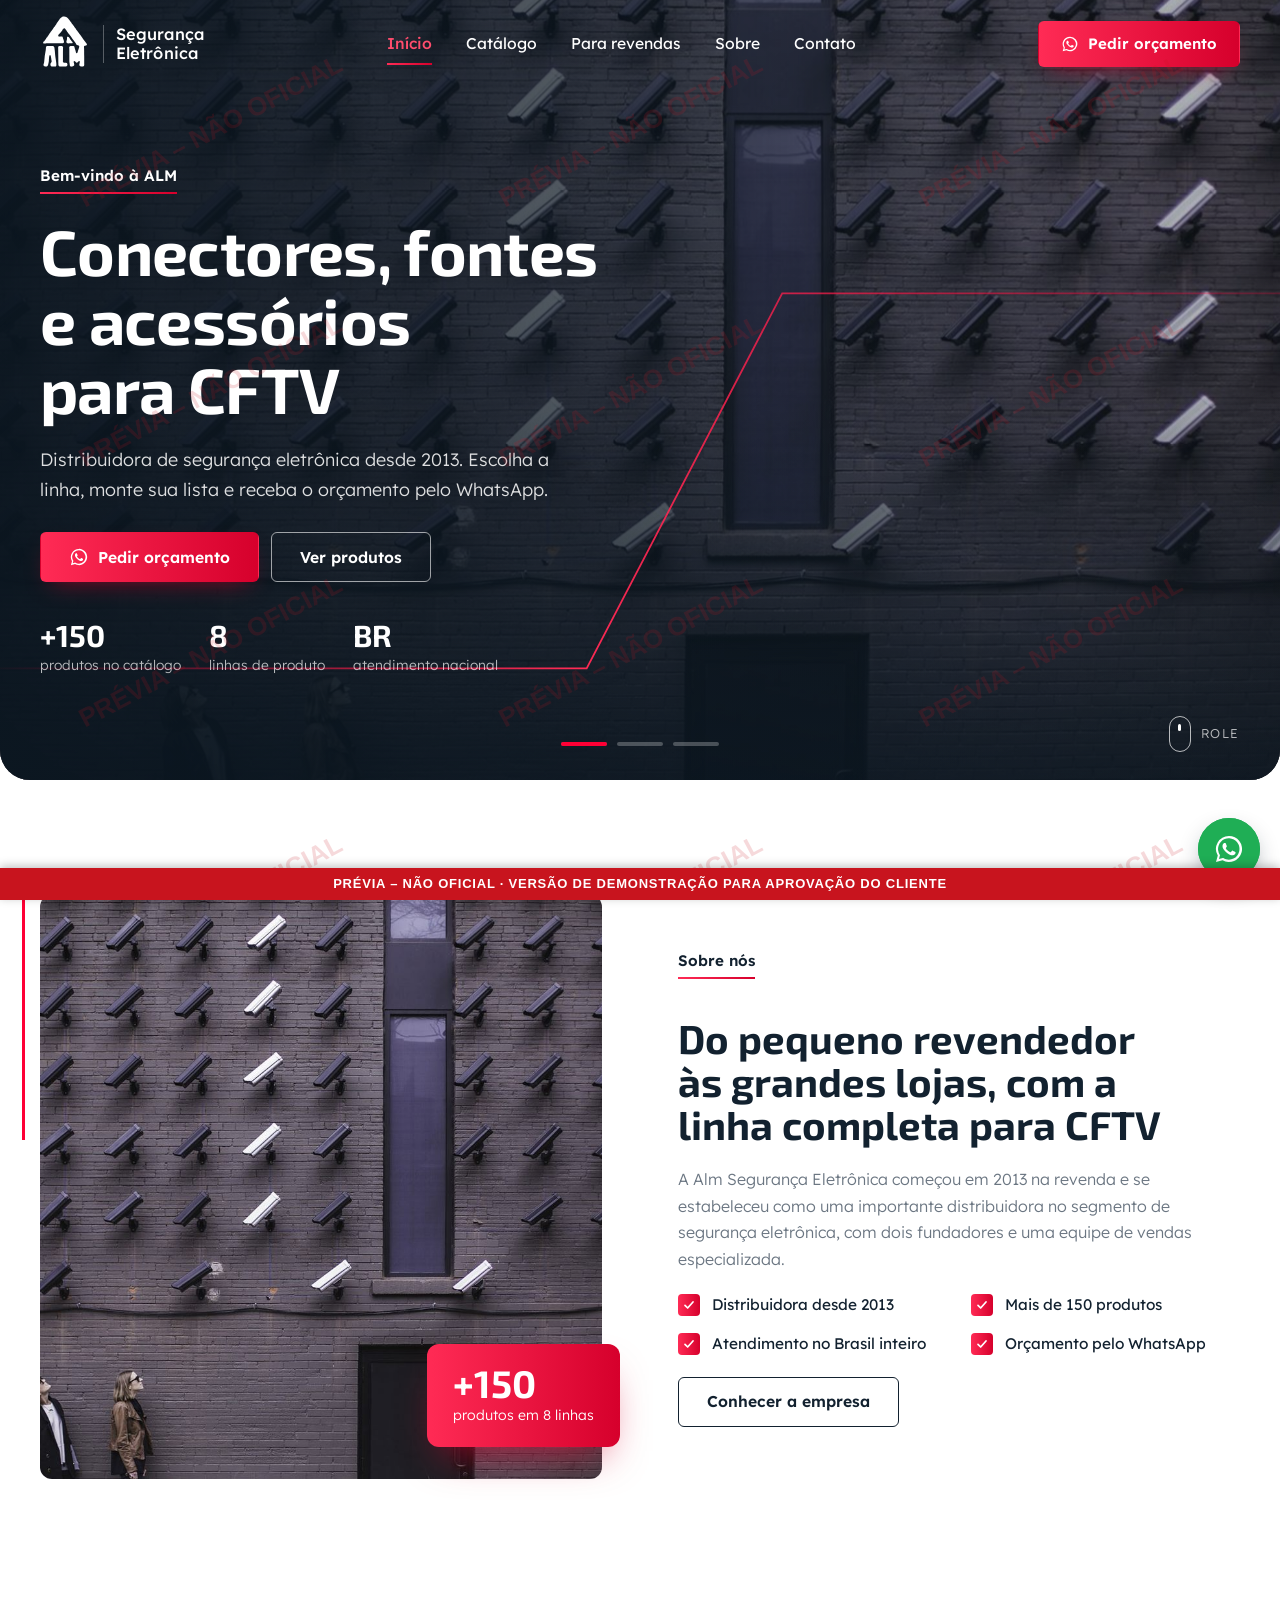
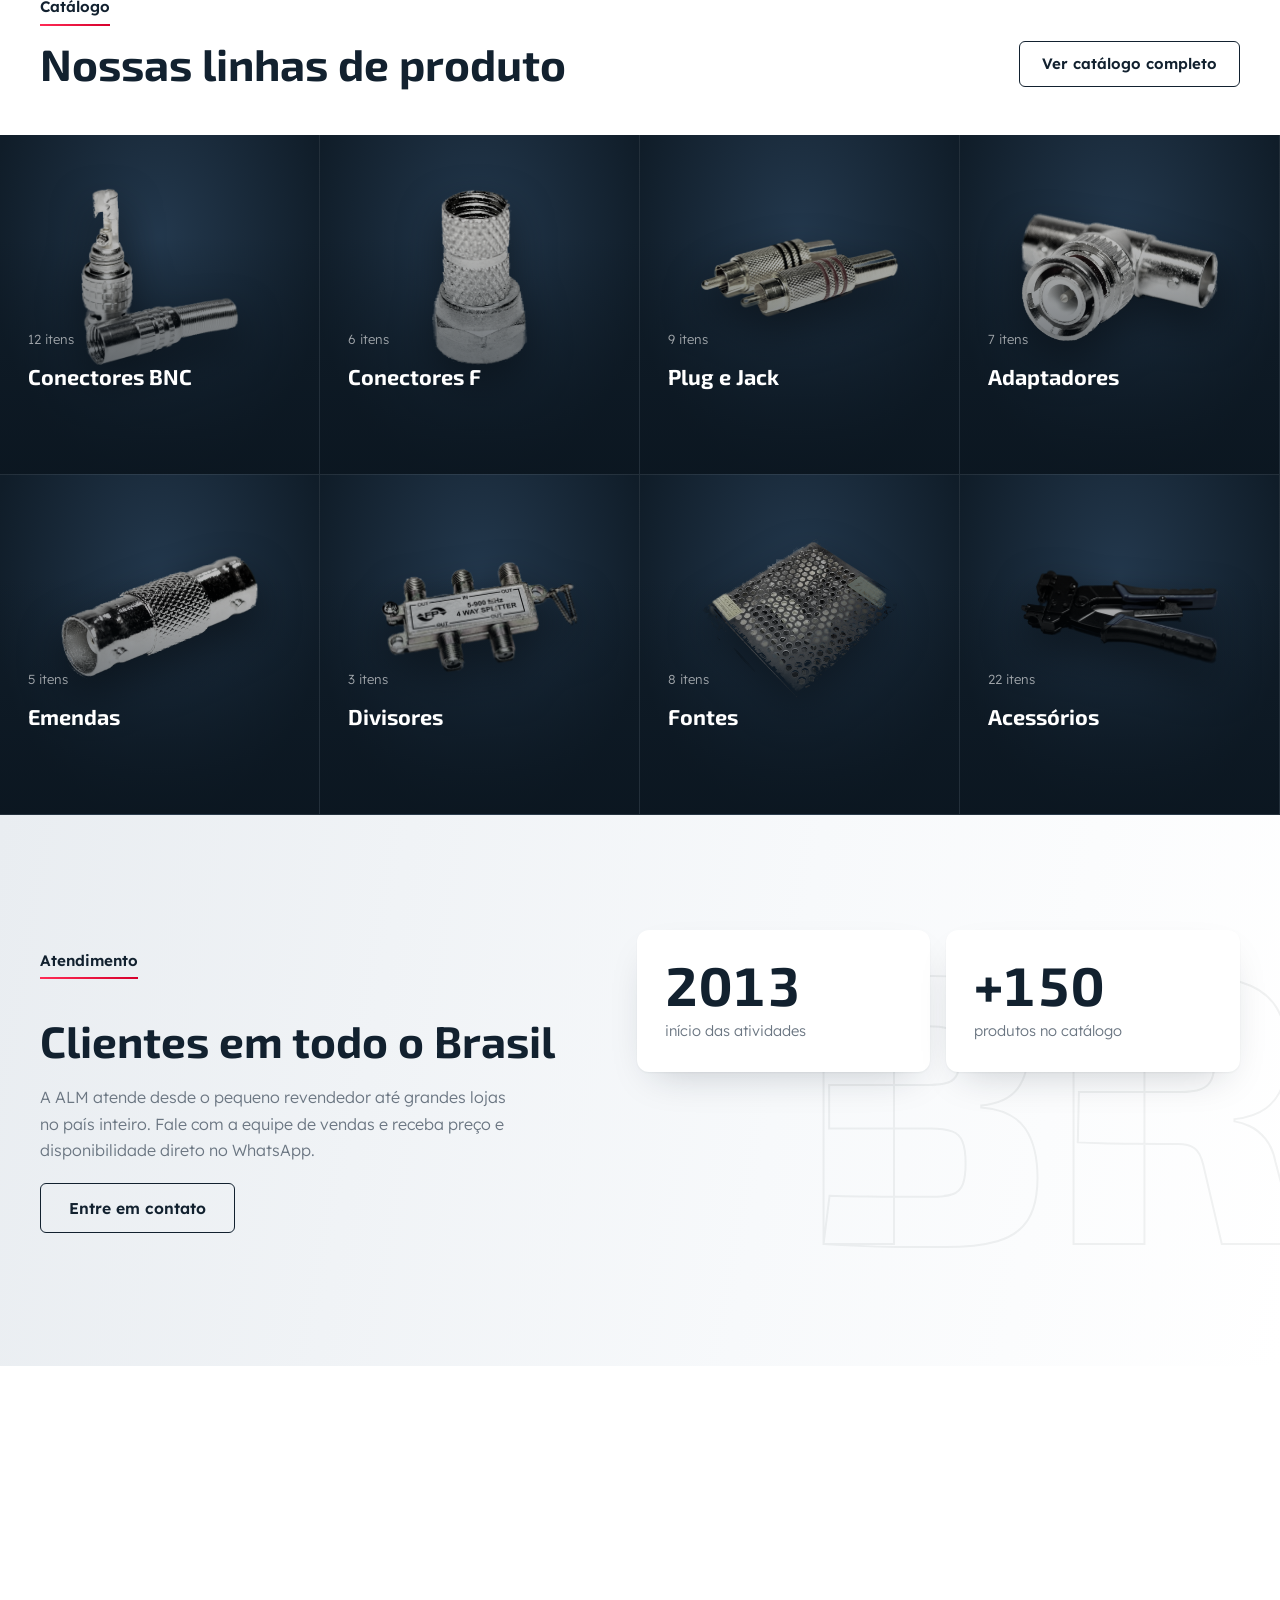
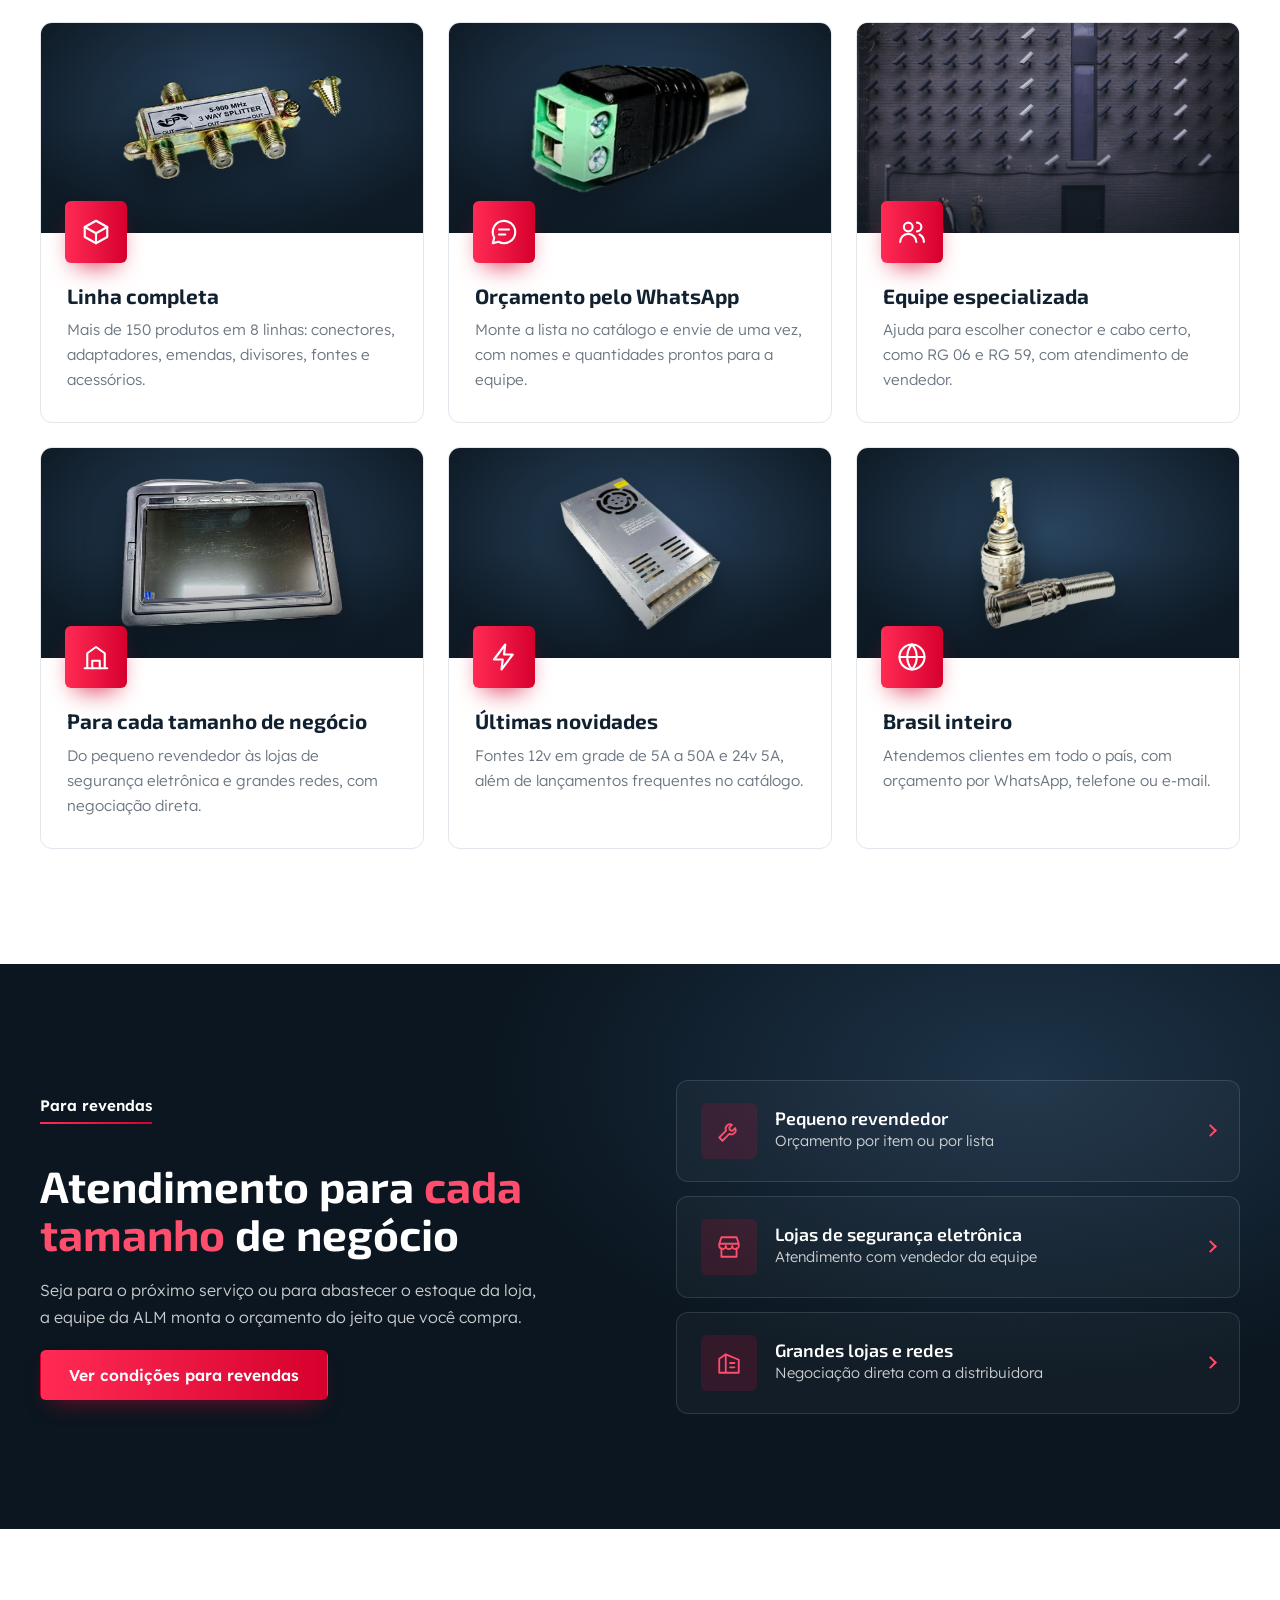
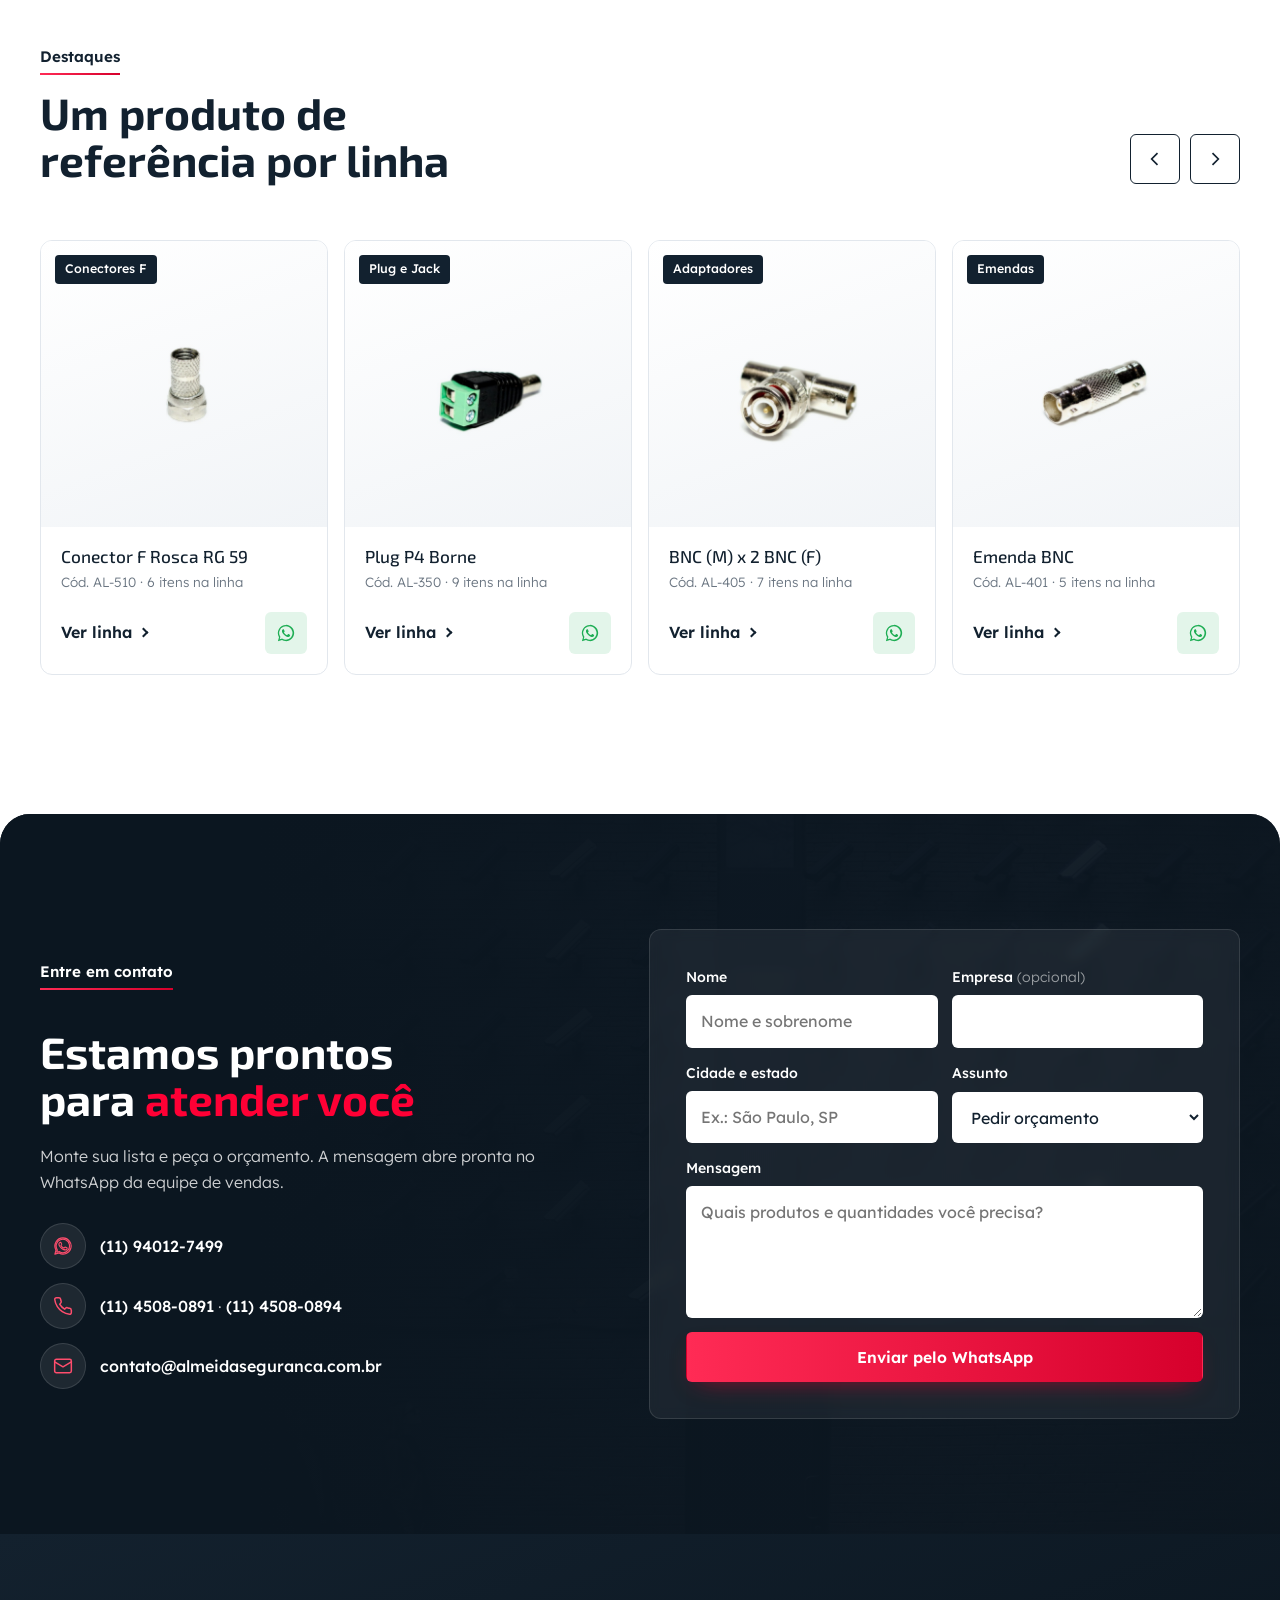
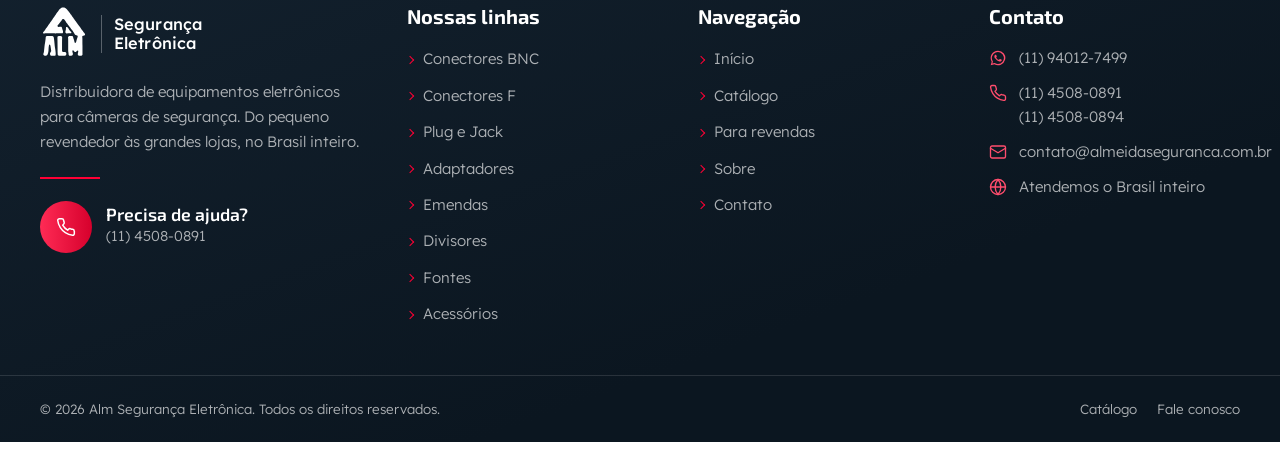
==== commit 16a809a2: "Aplica melhorias a partir do site original da Almeida Segurança - Fotos de produto em alta resolução" ====
--- a/index.html
+++ b/index.html
@@ -234,7 +234,7 @@
         <ul class="contacts">
           <li><span class="ico-c"><svg viewBox="0 0 32 32" aria-hidden="true"><path d="M16 3a13 13 0 0 0-11.2 19.6L3 29l6.6-1.7A13 13 0 1 0 16 3Zm0 23.7c-2 0-4-.6-5.7-1.6l-.4-.2-3.9 1 1-3.8-.3-.4A10.7 10.7 0 1 1 16 26.7Zm5.9-8c-.3-.2-1.9-1-2.2-1-.3-.2-.5-.2-.7.1l-1 1.3c-.2.2-.4.2-.7.1-.3-.2-1.4-.5-2.6-1.6-1-.9-1.6-1.9-1.8-2.2-.2-.3 0-.5.1-.7l.5-.6.3-.5c.1-.2 0-.4 0-.6l-1-2.4c-.3-.6-.5-.5-.7-.5h-.6c-.2 0-.6 0-.9.4-.3.3-1.1 1.1-1.1 2.7s1.2 3.1 1.3 3.3c.2.2 2.3 3.5 5.5 4.9 2.7 1.1 3.3.9 3.8.8.6 0 1.9-.8 2.2-1.5.3-.8.3-1.4.2-1.5 0-.2-.3-.3-.6-.4Z"/></svg></span><a data-wa="Olá! Vim pelo site da ALM." href="https://wa.me/5511940127499" target="_blank" rel="noopener">(11) 94012-7499</a></li>
           <li><span class="ico-c"><svg viewBox="0 0 24 24" aria-hidden="true"><path d="M22 16.9v3a2 2 0 0 1-2.2 2 19.8 19.8 0 0 1-8.6-3.1 19.5 19.5 0 0 1-6-6A19.8 19.8 0 0 1 2.1 4.2 2 2 0 0 1 4.1 2h3a2 2 0 0 1 2 1.7c.1.9.4 1.8.7 2.7a2 2 0 0 1-.5 2.1L8 9.8a16 16 0 0 0 6 6l1.3-1.3a2 2 0 0 1 2.1-.4c.9.3 1.8.6 2.7.7a2 2 0 0 1 1.7 2Z"/></svg></span><span><a href="tel:+551145080891">(11) 4508-0891</a> · <a href="tel:+551145080894">(11) 4508-0894</a></span></li>
-          <li><span class="ico-c"><svg viewBox="0 0 24 24" aria-hidden="true"><rect x="2" y="4" width="20" height="16" rx="2"/><path d="m22 7-10 6L2 7"/></svg></span><a href="mailto:contato@almseguranca.com.br">contato@almseguranca.com.br</a></li>
+          <li><span class="ico-c"><svg viewBox="0 0 24 24" aria-hidden="true"><rect x="2" y="4" width="20" height="16" rx="2"/><path d="m22 7-10 6L2 7"/></svg></span><a href="mailto:contato@almeidaseguranca.com.br">contato@almeidaseguranca.com.br</a></li>
         </ul>
       </div>
       <div class="formcard" data-reveal="right">
@@ -309,7 +309,7 @@
       <ul class="foot__contact">
         <li><svg class="fill" viewBox="0 0 32 32" aria-hidden="true"><path d="M16 3a13 13 0 0 0-11.2 19.6L3 29l6.6-1.7A13 13 0 1 0 16 3Zm0 23.7c-2 0-4-.6-5.7-1.6l-.4-.2-3.9 1 1-3.8-.3-.4A10.7 10.7 0 1 1 16 26.7Zm5.9-8c-.3-.2-1.9-1-2.2-1-.3-.2-.5-.2-.7.1l-1 1.3c-.2.2-.4.2-.7.1-.3-.2-1.4-.5-2.6-1.6-1-.9-1.6-1.9-1.8-2.2-.2-.3 0-.5.1-.7l.5-.6.3-.5c.1-.2 0-.4 0-.6l-1-2.4c-.3-.6-.5-.5-.7-.5h-.6c-.2 0-.6 0-.9.4-.3.3-1.1 1.1-1.1 2.7s1.2 3.1 1.3 3.3c.2.2 2.3 3.5 5.5 4.9 2.7 1.1 3.3.9 3.8.8.6 0 1.9-.8 2.2-1.5.3-.8.3-1.4.2-1.5 0-.2-.3-.3-.6-.4Z"/></svg><a data-wa="Olá! Vim pelo site da ALM." href="https://wa.me/5511940127499" target="_blank" rel="noopener">(11) 94012-7499</a></li>
         <li><svg viewBox="0 0 24 24" aria-hidden="true"><path d="M22 16.9v3a2 2 0 0 1-2.2 2 19.8 19.8 0 0 1-8.6-3.1 19.5 19.5 0 0 1-6-6A19.8 19.8 0 0 1 2.1 4.2 2 2 0 0 1 4.1 2h3a2 2 0 0 1 2 1.7c.1.9.4 1.8.7 2.7a2 2 0 0 1-.5 2.1L8 9.8a16 16 0 0 0 6 6l1.3-1.3a2 2 0 0 1 2.1-.4c.9.3 1.8.6 2.7.7a2 2 0 0 1 1.7 2Z"/></svg><span><a href="tel:+551145080891">(11) 4508-0891</a><br><a href="tel:+551145080894">(11) 4508-0894</a></span></li>
-        <li><svg viewBox="0 0 24 24" aria-hidden="true"><rect x="2" y="4" width="20" height="16" rx="2"/><path d="m22 7-10 6L2 7"/></svg><a href="mailto:contato@almseguranca.com.br">contato@almseguranca.com.br</a></li>
+        <li><svg viewBox="0 0 24 24" aria-hidden="true"><rect x="2" y="4" width="20" height="16" rx="2"/><path d="m22 7-10 6L2 7"/></svg><a href="mailto:contato@almeidaseguranca.com.br">contato@almeidaseguranca.com.br</a></li>
         <li><svg viewBox="0 0 24 24" aria-hidden="true"><circle cx="12" cy="12" r="10"/><path d="M2 12h20M12 2a15 15 0 0 1 0 20M12 2a15 15 0 0 0 0 20"/></svg><span>Atendemos o Brasil inteiro</span></li>
       </ul>
     </div>
